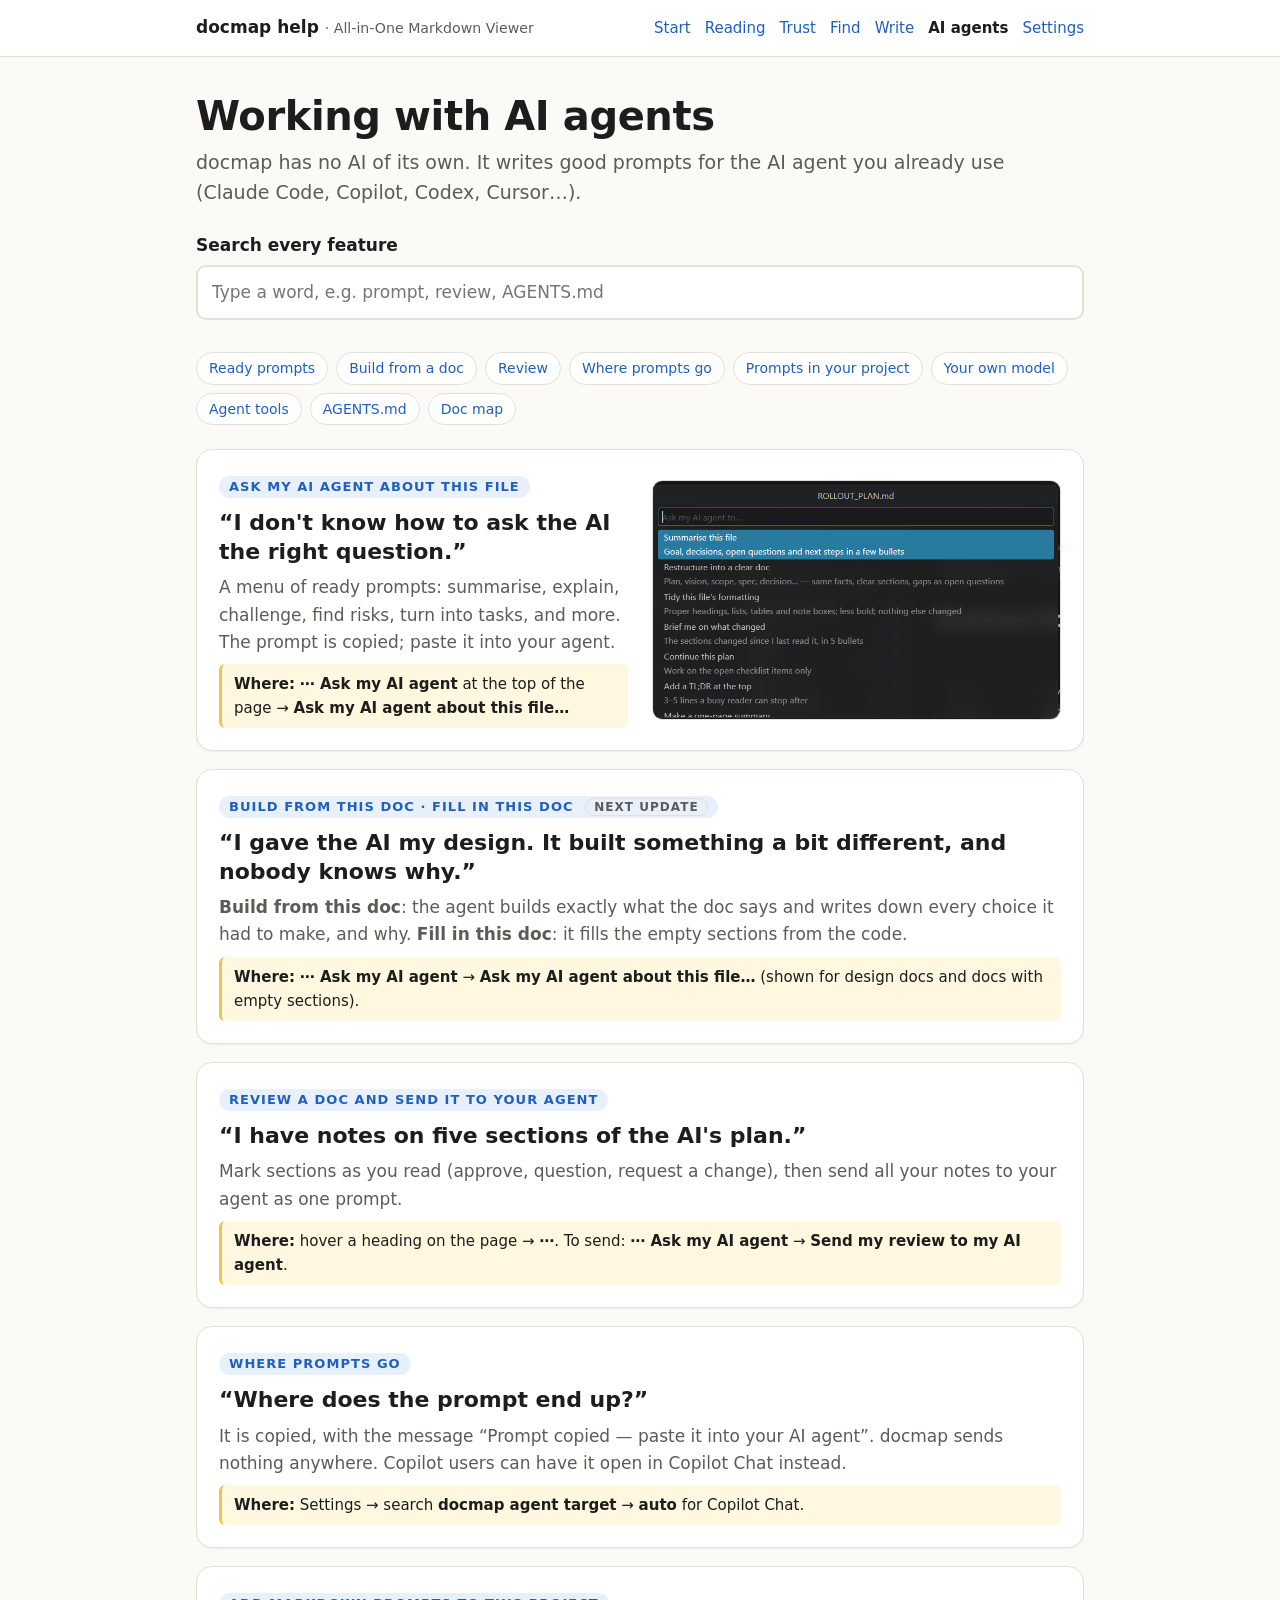
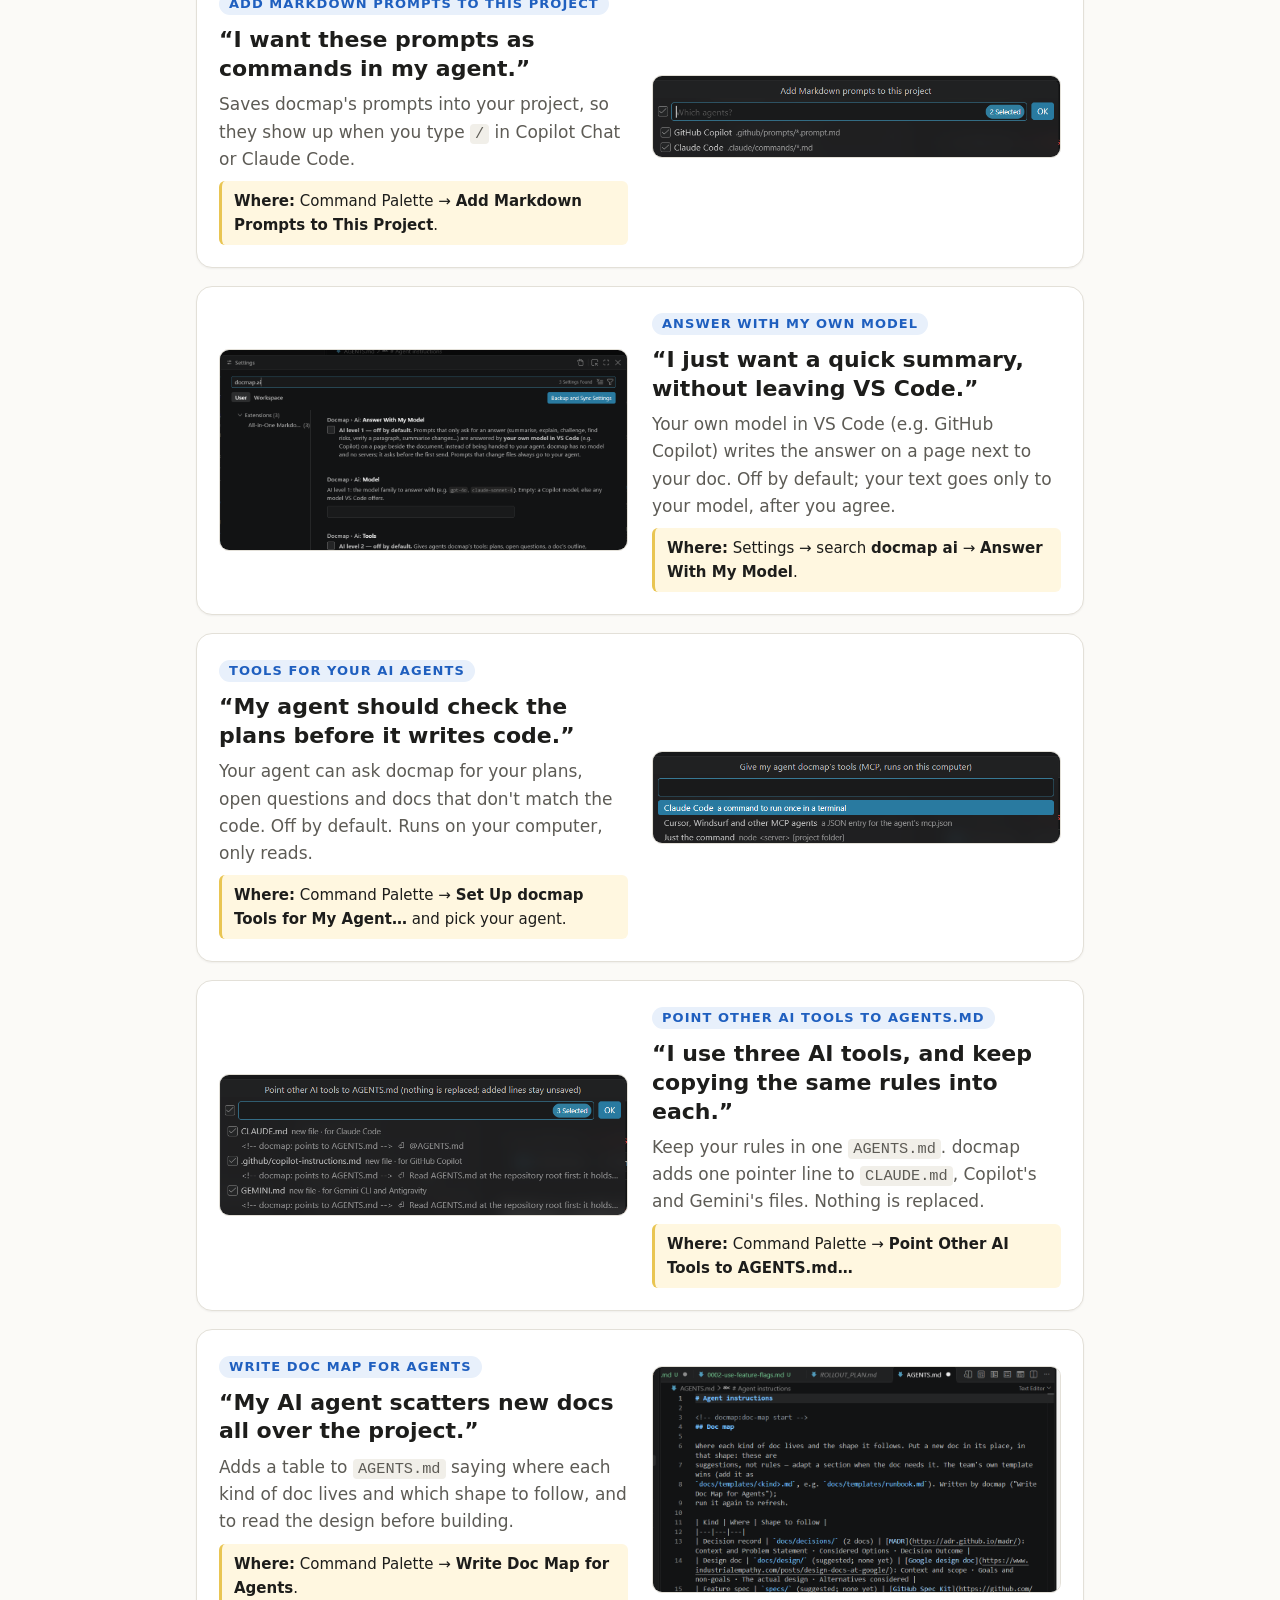
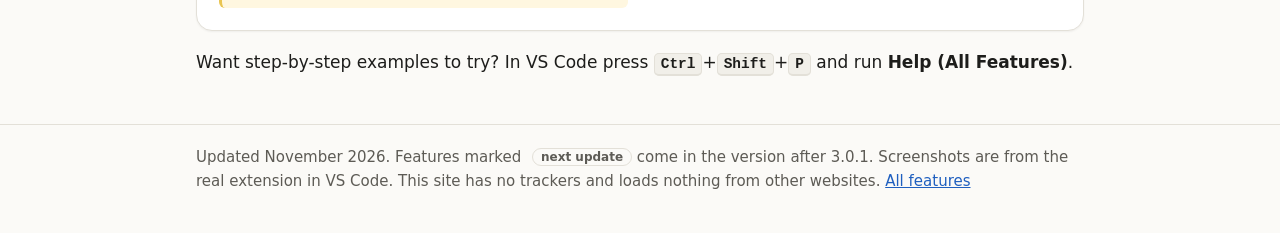
==== agents.html @ 153c721d "Every help page in the story style: problem, fix, where, screenshot - Reading, Trust, Find, Write, A" ====
<!doctype html>
<html lang="en">
<head>
<meta charset="utf-8">
<meta name="viewport" content="width=device-width, initial-scale=1">
<title>Working with AI agents — docmap help</title>
<meta name="description" content="Use your own AI agent with your docs: ready prompts, build from a doc, reviews, your own model, agent tools, AGENTS.md.">
<link rel="stylesheet" href="style.css">
</head>
<body>
<header class="top">
  <div class="wrap">
    <a class="brand" href="index.html">docmap help <small>· All-in-One Markdown Viewer</small></a>
    <nav aria-label="Sections">
      <a href="index.html">Start</a>
      <a href="reading.html">Reading</a>
      <a href="trust.html">Trust</a>
      <a href="finding.html">Find</a>
      <a href="writing.html">Write</a>
      <a href="agents.html" aria-current="page">AI agents</a>
      <a href="settings.html">Settings</a>
    </nav>
  </div>
</header>

<main class="wrap">
  <h1>Working with AI agents</h1>
  <p class="intro">docmap has no AI of its own. It writes good prompts for the AI agent you already use (Claude Code, Copilot, Codex, Cursor…).</p>

  <div class="search" role="search">
    <label for="q">Search every feature</label>
    <input id="q" type="search" placeholder="Type a word, e.g. prompt, review, AGENTS.md" autocomplete="off">
    <ul id="results" aria-live="polite"></ul>
  </div>

  <ul class="jump" aria-label="On this page">
    <li><a href="#ask-agent">Ready prompts</a></li>
    <li><a href="#build-from-doc">Build from a doc</a></li>
    <li><a href="#review">Review</a></li>
    <li><a href="#agent-target">Where prompts go</a></li>
    <li><a href="#add-prompts">Prompts in your project</a></li>
    <li><a href="#my-model">Your own model</a></li>
    <li><a href="#agent-tools">Agent tools</a></li>
    <li><a href="#agents-md">AGENTS.md</a></li>
    <li><a href="#doc-map">Doc map</a></li>
  </ul>

  <ol class="story">
    <li id="ask-agent">
      <div class="story-text">
        <h2 class="day">Ask My AI Agent About This File</h2>
        <p class="pain">“I don't know how to ask the AI the right question.”</p>
        <p class="fix">A menu of ready prompts: summarise, explain, challenge, find risks, turn into tasks, and more. The prompt is copied; paste it into your agent.</p>
        <p class="where-line"><b>Where:</b> <b>⋯ Ask my AI agent</b> at the top of the page → <b>Ask my AI agent about this file…</b></p>
      </div>
      <img src="img/ask-agent-menu.png" width="755" height="440" alt="The Ask my AI agent menu: Summarise this file, Restructure into a clear doc, Tidy formatting, Brief me on what changed and more">
    </li>

    <li id="build-from-doc" class="noimg">
      <div class="story-text">
        <h2 class="day">Build from this doc · Fill in this doc <span class="soon">next update</span></h2>
        <p class="pain">“I gave the AI my design. It built something a bit different, and nobody knows why.”</p>
        <p class="fix"><b>Build from this doc</b>: the agent builds exactly what the doc says and writes down every choice it had to make, and why. <b>Fill in this doc</b>: it fills the empty sections from the code.</p>
        <p class="where-line"><b>Where:</b> <b>⋯ Ask my AI agent</b> → <b>Ask my AI agent about this file…</b> (shown for design docs and docs with empty sections).</p>
      </div>
    </li>

    <li id="review" class="noimg">
      <div class="story-text">
        <h2 class="day">Review a doc and send it to your agent</h2>
        <p class="pain">“I have notes on five sections of the AI's plan.”</p>
        <p class="fix">Mark sections as you read (approve, question, request a change), then send all your notes to your agent as one prompt.</p>
        <p class="where-line"><b>Where:</b> hover a heading on the page → <b>⋯</b>. To send: <b>⋯ Ask my AI agent</b> → <b>Send my review to my AI agent</b>.</p>
      </div>
    </li>

    <li id="agent-target" class="noimg">
      <div class="story-text">
        <h2 class="day">Where prompts go</h2>
        <p class="pain">“Where does the prompt end up?”</p>
        <p class="fix">It is copied, with the message “Prompt copied — paste it into your AI agent”. docmap sends nothing anywhere. Copilot users can have it open in Copilot Chat instead.</p>
        <p class="where-line"><b>Where:</b> Settings → search <b>docmap agent target</b> → <b>auto</b> for Copilot Chat.</p>
      </div>
    </li>

    <li id="add-prompts">
      <div class="story-text">
        <h2 class="day">Add Markdown Prompts to This Project</h2>
        <p class="pain">“I want these prompts as commands in my agent.”</p>
        <p class="fix">Saves docmap's prompts into your project, so they show up when you type <code>/</code> in Copilot Chat or Claude Code.</p>
        <p class="where-line"><b>Where:</b> Command Palette → <b>Add Markdown Prompts to This Project</b>.</p>
      </div>
      <img src="img/add-prompts.png" width="755" height="150" alt="A picker with GitHub Copilot and Claude Code ticked" loading="lazy">
    </li>

    <li id="my-model">
      <div class="story-text">
        <h2 class="day">Answer with my own model</h2>
        <p class="pain">“I just want a quick summary, without leaving VS Code.”</p>
        <p class="fix">Your own model in VS Code (e.g. GitHub Copilot) writes the answer on a page next to your doc. Off by default; your text goes only to your model, after you agree.</p>
        <p class="where-line"><b>Where:</b> Settings → search <b>docmap ai</b> → <b>Answer With My Model</b>.</p>
      </div>
      <img src="img/settings-ai.png" width="1140" height="560" alt="VS Code Settings showing the docmap AI settings, both off" loading="lazy">
    </li>

    <li id="agent-tools">
      <div class="story-text">
        <h2 class="day">Tools for your AI agents</h2>
        <p class="pain">“My agent should check the plans before it writes code.”</p>
        <p class="fix">Your agent can ask docmap for your plans, open questions and docs that don't match the code. Off by default. Runs on your computer, only reads.</p>
        <p class="where-line"><b>Where:</b> Command Palette → <b>Set Up docmap Tools for My Agent…</b> and pick your agent.</p>
      </div>
      <img src="img/agent-tools.png" width="755" height="170" alt="A picker: Claude Code, Cursor, Windsurf and other agents, Just the command" loading="lazy">
    </li>

    <li id="agents-md">
      <div class="story-text">
        <h2 class="day">Point Other AI Tools to AGENTS.md</h2>
        <p class="pain">“I use three AI tools, and keep copying the same rules into each.”</p>
        <p class="fix">Keep your rules in one <code>AGENTS.md</code>. docmap adds one pointer line to <code>CLAUDE.md</code>, Copilot's and Gemini's files. Nothing is replaced.</p>
        <p class="where-line"><b>Where:</b> Command Palette → <b>Point Other AI Tools to AGENTS.md…</b></p>
      </div>
      <img src="img/rule-pointers.png" width="755" height="260" alt="A picker listing CLAUDE.md, Copilot instructions and GEMINI.md, each with the line it will add" loading="lazy">
    </li>

    <li id="doc-map">
      <div class="story-text">
        <h2 class="day">Write Doc Map for Agents</h2>
        <p class="pain">“My AI agent scatters new docs all over the project.”</p>
        <p class="fix">Adds a table to <code>AGENTS.md</code> saying where each kind of doc lives and which shape to follow, and to read the design before building.</p>
        <p class="where-line"><b>Where:</b> Command Palette → <b>Write Doc Map for Agents</b>.</p>
      </div>
      <img src="img/doc-map.png" width="1010" height="560" alt="AGENTS.md with a Doc map table: kind of doc, where it lives, shape to follow" loading="lazy">
    </li>
  </ol>

  <p class="story-more">Want step-by-step examples to try? In VS Code press <kbd>Ctrl</kbd>+<kbd>Shift</kbd>+<kbd>P</kbd> and run <b>Help (All Features)</b>.</p>
</main>

<footer>
  <div class="wrap">
    Updated November 2026. Features marked <span class="soon">next update</span> come in the version after 3.0.1. Screenshots are from the real extension in VS Code. This site has no trackers and loads nothing from other websites. <a href="index.html">All features</a>
  </div>
</footer>
<script src="features.js"></script>
<script src="search.js"></script>
</body>
</html>
---- style.css ----
/* docmap help — one stylesheet, no outside fonts. Light and dark follow the reader's system. */
:root {
  --bg: #fbfaf7;
  --panel: #ffffff;
  --text: #1d1d1b;
  --muted: #5d5b55;
  --line: #e3e0d8;
  --accent: #1f5fbf;
  --accent-soft: #e8f0fb;
  --where: #fff7e0;
  --where-line: #e9c552;
  --kbd: #f1efe9;
  --shadow: 0 1px 2px rgba(0, 0, 0, .05);
  color-scheme: light;
}
@media (prefers-color-scheme: dark) {
  :root {
    --bg: #17181a;
    --panel: #1f2023;
    --text: #e9e7e2;
    --muted: #a9a59c;
    --line: #34363a;
    --accent: #7fb0ff;
    --accent-soft: #1d2a3d;
    --where: #2a2416;
    --where-line: #8a6d1c;
    --kbd: #2c2e32;
    --shadow: none;
    color-scheme: dark;
  }
}

* { box-sizing: border-box; }
html { -webkit-text-size-adjust: 100%; }
body {
  margin: 0;
  background: var(--bg);
  color: var(--text);
  font: 17px/1.6 system-ui, -apple-system, "Segoe UI", Roboto, "Helvetica Neue", Arial, sans-serif;
}
a { color: var(--accent); }
a:hover { text-decoration-thickness: 2px; }
img { max-width: 100%; height: auto; }

.wrap { max-width: 920px; margin: 0 auto; padding: 0 16px; }

/* Top bar */
.top { border-bottom: 1px solid var(--line); background: var(--panel); }
.top .wrap { display: flex; gap: 16px; align-items: center; justify-content: space-between; min-height: 56px; flex-wrap: wrap; }
.brand { font-weight: 700; text-decoration: none; color: var(--text); }
.brand small { font-weight: 400; color: var(--muted); }
.top nav { display: flex; gap: 14px; flex-wrap: wrap; font-size: 15px; }
.top nav a { text-decoration: none; }
.top nav a[aria-current="page"] { font-weight: 700; color: var(--text); }

/* Headings and text */
h1 { font-size: clamp(28px, 5vw, 40px); line-height: 1.15; margin: 36px 0 8px; letter-spacing: -.01em; }
.intro { color: var(--muted); font-size: 19px; margin: 0 0 24px; max-width: 46em; }
h2 { line-height: 1.25; }
kbd {
  font: 600 .85em/1 ui-monospace, "Cascadia Mono", Consolas, monospace;
  background: var(--kbd); border: 1px solid var(--line); border-bottom-width: 2px;
  border-radius: 5px; padding: 2px 6px; white-space: nowrap;
}
code { font: .9em ui-monospace, "Cascadia Mono", Consolas, monospace; background: var(--kbd); padding: 1px 5px; border-radius: 4px; }
.cmd { font-weight: 700; }
pre { background: var(--kbd); border: 1px solid var(--line); border-radius: 8px; padding: 10px 12px; overflow-x: auto; margin: 8px 0; }
pre code { background: none; padding: 0; font-size: 14px; line-height: 1.5; }

/* Search */
.search { position: relative; margin: 0 0 32px; }
.search label { display: block; font-weight: 700; margin-bottom: 6px; }
.search input {
  width: 100%; font: inherit; padding: 12px 14px; border-radius: 10px;
  border: 2px solid var(--line); background: var(--panel); color: var(--text);
}
.search input:focus { outline: none; border-color: var(--accent); }
#results { list-style: none; padding: 0; margin: 8px 0 0; }
#results li { border-bottom: 1px solid var(--line); }
#results a { display: block; padding: 10px 4px; text-decoration: none; }
#results .r-title { font-weight: 700; }
#results .r-line { display: block; color: var(--muted); font-size: 15px; }
#results .r-sec { font-size: 13px; color: var(--muted); }
#results .none { padding: 10px 4px; color: var(--muted); }

/* Start page */
.want { display: grid; grid-template-columns: repeat(auto-fill, minmax(260px, 1fr)); gap: 10px; padding: 0; list-style: none; }
.want a {
  display: block; height: 100%; padding: 12px 14px; border: 1px solid var(--line); border-radius: 10px;
  background: var(--panel); text-decoration: none; color: var(--text); box-shadow: var(--shadow);
}
.want a span { color: var(--accent); font-weight: 700; display: block; font-size: 15px; }
.want a:hover { border-color: var(--accent); }
.sections { display: grid; grid-template-columns: repeat(auto-fill, minmax(260px, 1fr)); gap: 12px; padding: 0; list-style: none; }
.sections li { border: 1px solid var(--line); border-radius: 12px; padding: 14px 16px; background: var(--panel); }
.sections h3 { margin: 0 0 4px; font-size: 18px; }
.sections p { margin: 0; color: var(--muted); font-size: 15px; }
.soon { font-size: 12px; font-weight: 700; color: var(--muted); border: 1px solid var(--line); border-radius: 99px; padding: 1px 8px; margin-left: 6px; vertical-align: middle; }

/* Section page: list of features */
.toc { columns: 2 240px; padding-left: 20px; margin: 0 0 32px; }
.toc li { break-inside: avoid; }

/* Feature card */
.card {
  background: var(--panel); border: 1px solid var(--line); border-radius: 14px;
  padding: 20px 22px; margin: 0 0 28px; box-shadow: var(--shadow); scroll-margin-top: 16px;
}
.card h2 { margin: 0 0 6px; font-size: 24px; }
.card h3 { font-size: 14px; text-transform: uppercase; letter-spacing: .06em; color: var(--muted); margin: 20px 0 6px; }
.lead { font-size: 18px; margin: 0; }
.who { color: var(--muted); margin: 4px 0 0; }
.where { background: var(--where); border-left: 4px solid var(--where-line); border-radius: 8px; padding: 4px 16px 10px; margin-top: 16px; }
.where h3 { color: var(--text); }
.where ul { margin: 0; padding-left: 20px; }
.where li + li { margin-top: 4px; }
.card ol { padding-left: 22px; margin: 0; }
.card ol li + li { margin-top: 4px; }
figure { margin: 16px 0 0; }
figure img { display: block; border: 1px solid var(--line); border-radius: 8px; }
figcaption { color: var(--muted); font-size: 15px; margin-top: 6px; }
.btns { max-width: 420px; }
details { margin-top: 16px; border-top: 1px solid var(--line); padding-top: 10px; }
summary { cursor: pointer; color: var(--accent); font-weight: 600; }
details table { border-collapse: collapse; margin-top: 8px; font-size: 15px; width: 100%; }
details th, details td { text-align: left; border-bottom: 1px solid var(--line); padding: 6px 8px 6px 0; vertical-align: top; overflow-wrap: anywhere; }
.permalink { font-size: 14px; color: var(--muted); text-decoration: none; margin-left: 6px; }

/* Start page: hero and the week story */
.hero { display: grid; grid-template-columns: 1fr 1.15fr; gap: 28px; align-items: center; margin: 8px 0 40px; }
.hero h1 { margin-top: 28px; }
.hero-img { border: 1px solid var(--line); border-radius: 12px; box-shadow: 0 8px 30px rgba(0, 0, 0, .12); }
.cta { display: flex; gap: 10px; flex-wrap: wrap; margin: 0 0 16px; }
.btn { display: inline-block; padding: 10px 18px; border-radius: 10px; background: var(--accent); color: var(--panel); font-weight: 700; text-decoration: none; border: 2px solid var(--accent); }
.btn.ghost { background: transparent; color: var(--accent); }
.pills { list-style: none; padding: 0; margin: 0; display: flex; gap: 8px; flex-wrap: wrap; }
.pills li { font-size: 14px; color: var(--muted); border: 1px solid var(--line); border-radius: 99px; padding: 2px 10px; background: var(--panel); }
.story-title { font-size: 30px; margin: 8px 0 2px; }
.story-sub { color: var(--muted); margin: 0 0 18px; }
.story { list-style: none; padding: 0; margin: 0; }
.story > li {
  display: grid; grid-template-columns: 1fr 1fr; gap: 24px; align-items: center;
  background: var(--panel); border: 1px solid var(--line); border-radius: 16px; padding: 22px; margin: 0 0 18px; box-shadow: var(--shadow);
}
.story > li:nth-child(even) .story-text { order: 2; }
.story img { width: 100%; max-height: 320px; object-fit: cover; object-position: top; border: 1px solid var(--line); border-radius: 10px; }
.day { display: inline-block; font-size: 13px; font-weight: 700; letter-spacing: .08em; text-transform: uppercase; color: var(--accent); background: var(--accent-soft); border-radius: 99px; padding: 2px 10px; }
.pain { font-size: 22px; line-height: 1.3; font-weight: 700; margin: 10px 0 8px; }
.fix { margin: 0 0 8px; color: var(--muted); }
.story-text a { font-weight: 700; text-decoration: none; }
.story-art { display: flex; flex-direction: column; gap: 8px; padding: 8px; }
.story-art span {
  display: flex; align-items: center; gap: 12px; font-weight: 700; color: var(--accent);
  border: 1px solid var(--line); border-radius: 10px; padding: 10px 14px; background: var(--accent-soft);
}
.story-art span::after { content: ""; flex: 1; height: 8px; border-radius: 4px; background: var(--line); }
.story-more { margin: 4px 0 36px; }
.story > li { scroll-margin-top: 16px; }
.story > li.noimg { grid-template-columns: 1fr; }
.story img.show-bottom { object-position: bottom; }
.story img.show-middle { object-position: center; }
.story img.show-all { object-fit: contain; max-height: none; }
.story-text details table { font-size: 14px; }
h2.day { margin: 0; line-height: 1.4; }
.where-line { font-size: 15px; margin: 0; padding: 8px 12px; background: var(--where); border-left: 3px solid var(--where-line); border-radius: 6px; }
.jump { list-style: none; padding: 0; margin: 0 0 24px; display: flex; flex-wrap: wrap; gap: 8px; }
.jump a { display: inline-block; font-size: 14px; padding: 4px 12px; border: 1px solid var(--line); border-radius: 99px; background: var(--panel); text-decoration: none; }
.jump a:hover { border-color: var(--accent); }
table.words { border-collapse: collapse; width: 100%; font-size: 15px; margin: 0 0 24px; }
table.words th, table.words td { text-align: left; border-bottom: 1px solid var(--line); padding: 8px 10px 8px 0; vertical-align: top; overflow-wrap: anywhere; }
.problem { font-weight: 700; color: var(--accent); margin: 0 0 6px; }
.card h2 .soon, footer .soon { font-size: 12px; }
details th[colspan] { padding-top: 14px; color: var(--muted); text-transform: uppercase; font-size: 13px; letter-spacing: .05em; }

@media (max-width: 760px) {
  .hero, .story > li { grid-template-columns: 1fr; }
  .story > li:nth-child(even) .story-text { order: 0; }
  .pain { font-size: 19px; }
}

footer { border-top: 1px solid var(--line); margin-top: 48px; padding: 20px 0 40px; color: var(--muted); font-size: 15px; }

@media (max-width: 560px) {
  body { font-size: 16px; }
  .card { padding: 16px; border-radius: 10px; }
  .card h2 { font-size: 21px; }
  .top nav { gap: 10px; font-size: 14px; }
}
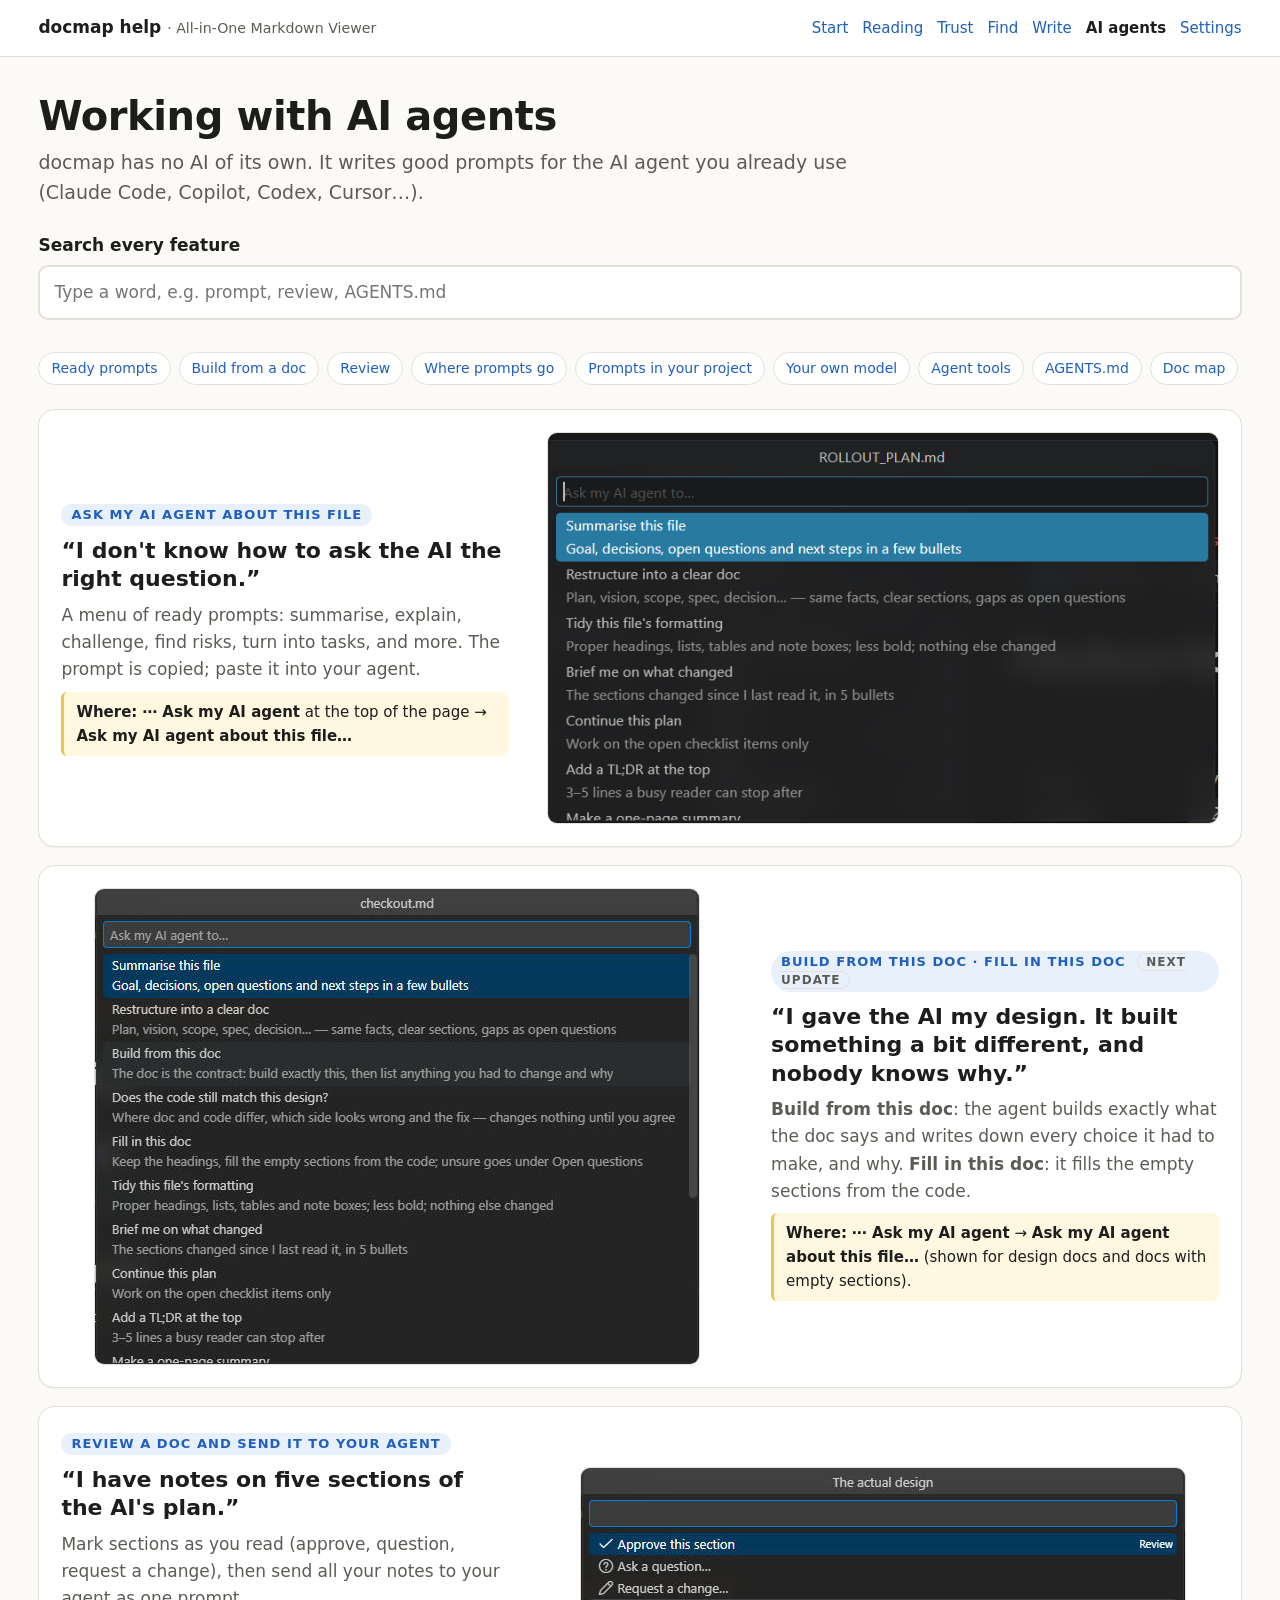
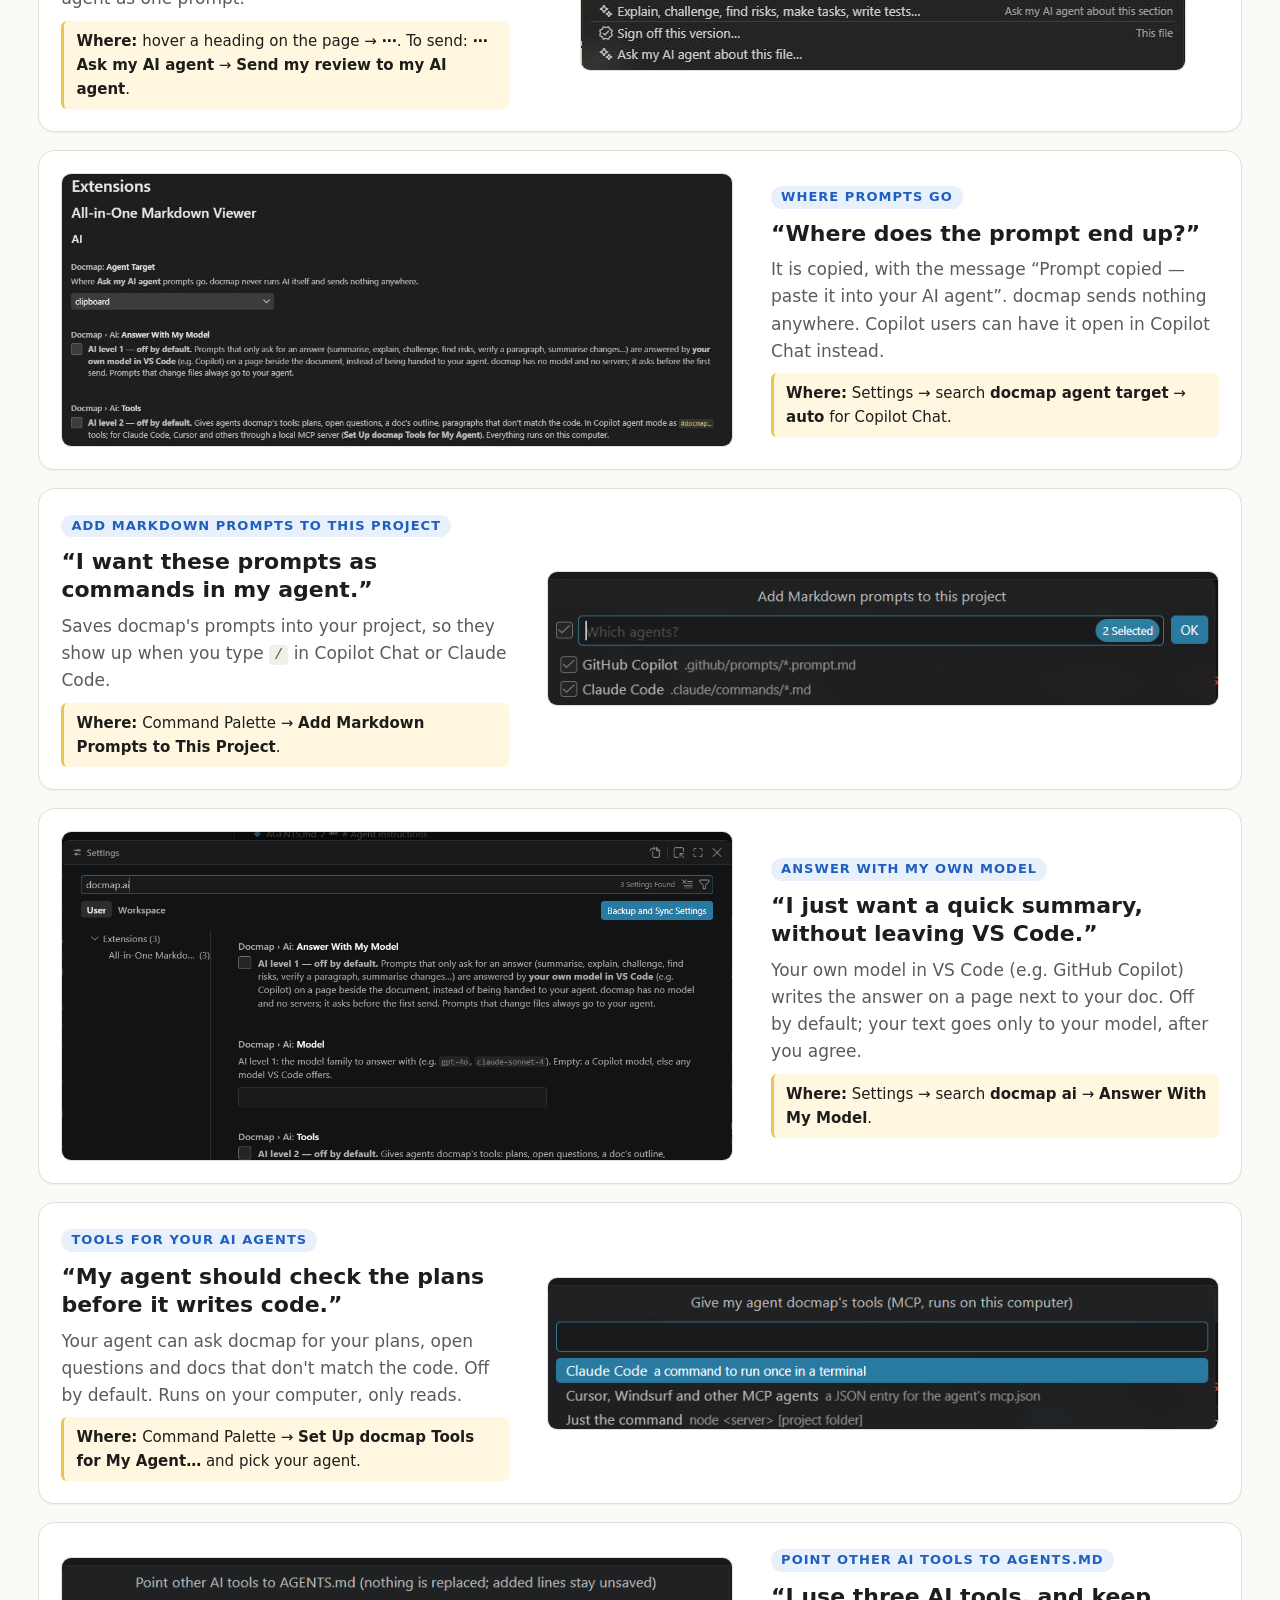
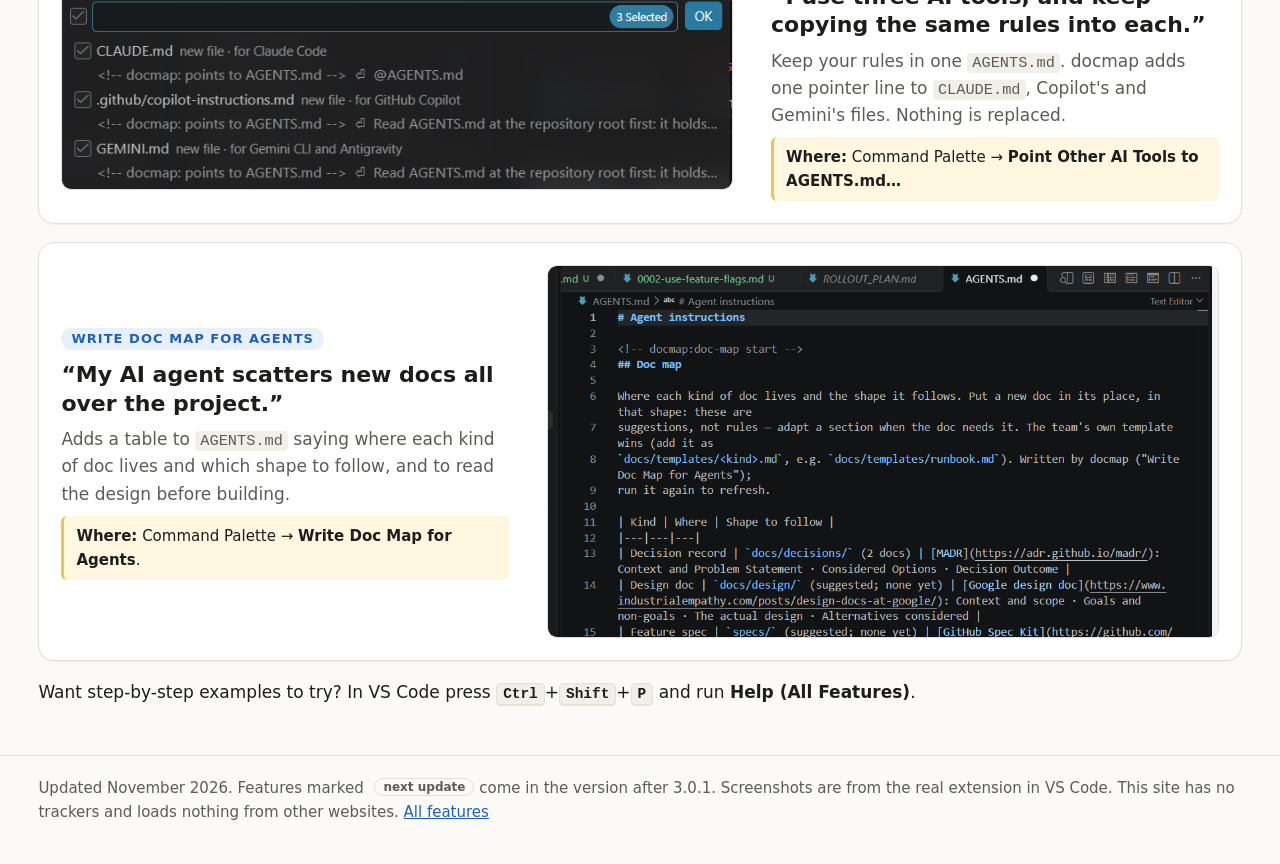
==== commit fc6939e9: "Real screenshots for every feature; full-width pages; click to enlarge - 19 new screenshots of the n" ====
--- a/agents.html
+++ b/agents.html
@@ -56,31 +56,34 @@
       <img src="img/ask-agent-menu.png" width="755" height="440" alt="The Ask my AI agent menu: Summarise this file, Restructure into a clear doc, Tidy formatting, Brief me on what changed and more">
     </li>
 
-    <li id="build-from-doc" class="noimg">
+    <li id="build-from-doc">
       <div class="story-text">
         <h2 class="day">Build from this doc · Fill in this doc <span class="soon">next update</span></h2>
         <p class="pain">“I gave the AI my design. It built something a bit different, and nobody knows why.”</p>
         <p class="fix"><b>Build from this doc</b>: the agent builds exactly what the doc says and writes down every choice it had to make, and why. <b>Fill in this doc</b>: it fills the empty sections from the code.</p>
         <p class="where-line"><b>Where:</b> <b>⋯ Ask my AI agent</b> → <b>Ask my AI agent about this file…</b> (shown for design docs and docs with empty sections).</p>
       </div>
+      <img class="small" src="img/build-from-doc.jpg" width="604" height="475" alt="The Ask my AI agent list for a design doc: Summarise, Restructure, Build from this doc, Does the code still match this design, Fill in this doc and more" loading="lazy">
     </li>
 
-    <li id="review" class="noimg">
+    <li id="review">
       <div class="story-text">
         <h2 class="day">Review a doc and send it to your agent</h2>
         <p class="pain">“I have notes on five sections of the AI's plan.”</p>
         <p class="fix">Mark sections as you read (approve, question, request a change), then send all your notes to your agent as one prompt.</p>
         <p class="where-line"><b>Where:</b> hover a heading on the page → <b>⋯</b>. To send: <b>⋯ Ask my AI agent</b> → <b>Send my review to my AI agent</b>.</p>
       </div>
+      <img class="small" src="img/review.jpg" width="604" height="202" alt="The menu for a section: Approve this section, Ask a question, Request a change, Explain or challenge, Sign off, Ask my AI agent" loading="lazy">
     </li>
 
-    <li id="agent-target" class="noimg">
+    <li id="agent-target">
       <div class="story-text">
         <h2 class="day">Where prompts go</h2>
         <p class="pain">“Where does the prompt end up?”</p>
         <p class="fix">It is copied, with the message “Prompt copied — paste it into your AI agent”. docmap sends nothing anywhere. Copilot users can have it open in Copilot Chat instead.</p>
         <p class="where-line"><b>Where:</b> Settings → search <b>docmap agent target</b> → <b>auto</b> for Copilot Chat.</p>
       </div>
+      <img src="img/ai-settings.jpg" width="1055" height="429" alt="The AI settings: Agent Target set to clipboard, Answer With My Model off, Tools off" loading="lazy">
     </li>
 
     <li id="add-prompts">
@@ -144,5 +147,6 @@
 </footer>
 <script src="features.js"></script>
 <script src="search.js"></script>
+<script src="zoom.js"></script>
 </body>
 </html>
--- a/style.css
+++ b/style.css
@@ -42,7 +42,7 @@
 a:hover { text-decoration-thickness: 2px; }
 img { max-width: 100%; height: auto; }
 
-.wrap { max-width: 920px; margin: 0 auto; padding: 0 16px; }
+.wrap { max-width: 1480px; margin: 0 auto; padding: 0 clamp(16px, 3vw, 48px); }
 
 /* Top bar */
 .top { border-bottom: 1px solid var(--line); background: var(--panel); }
@@ -127,7 +127,7 @@
 .permalink { font-size: 14px; color: var(--muted); text-decoration: none; margin-left: 6px; }
 
 /* Start page: hero and the week story */
-.hero { display: grid; grid-template-columns: 1fr 1.15fr; gap: 28px; align-items: center; margin: 8px 0 40px; }
+.hero { display: grid; grid-template-columns: minmax(0, 2fr) minmax(0, 3fr); gap: 28px; align-items: center; margin: 8px 0 40px; }
 .hero h1 { margin-top: 28px; }
 .hero-img { border: 1px solid var(--line); border-radius: 12px; box-shadow: 0 8px 30px rgba(0, 0, 0, .12); }
 .cta { display: flex; gap: 10px; flex-wrap: wrap; margin: 0 0 16px; }
@@ -139,11 +139,12 @@
 .story-sub { color: var(--muted); margin: 0 0 18px; }
 .story { list-style: none; padding: 0; margin: 0; }
 .story > li {
-  display: grid; grid-template-columns: 1fr 1fr; gap: 24px; align-items: center;
+  display: grid; grid-template-columns: minmax(0, 2fr) minmax(0, 3fr); gap: clamp(20px, 3vw, 48px); align-items: center;
   background: var(--panel); border: 1px solid var(--line); border-radius: 16px; padding: 22px; margin: 0 0 18px; box-shadow: var(--shadow);
 }
+.story > li:nth-child(even) { grid-template-columns: minmax(0, 3fr) minmax(0, 2fr); }
 .story > li:nth-child(even) .story-text { order: 2; }
-.story img { width: 100%; max-height: 320px; object-fit: cover; object-position: top; border: 1px solid var(--line); border-radius: 10px; }
+.story img { width: 100%; max-height: min(560px, 70vh); object-fit: cover; object-position: top; border: 1px solid var(--line); border-radius: 10px; }
 .day { display: inline-block; font-size: 13px; font-weight: 700; letter-spacing: .08em; text-transform: uppercase; color: var(--accent); background: var(--accent-soft); border-radius: 99px; padding: 2px 10px; }
 .pain { font-size: 22px; line-height: 1.3; font-weight: 700; margin: 10px 0 8px; }
 .fix { margin: 0 0 8px; color: var(--muted); }
@@ -157,6 +158,13 @@
 .story-more { margin: 4px 0 36px; }
 .story > li { scroll-margin-top: 16px; }
 .story > li.noimg { grid-template-columns: 1fr; }
+.story > li.noimg .story-text { max-width: 75ch; }
+.story img, .hero-img { cursor: zoom-in; }
+dialog.zoom { border: 0; padding: 0; background: transparent; max-width: 96vw; max-height: 94vh; overflow: auto; }
+dialog.zoom::backdrop { background: rgba(0, 0, 0, .8); }
+dialog.zoom img { display: block; max-width: 96vw; height: auto; border-radius: 8px; cursor: zoom-out; }
+.zoom-close { position: fixed; top: 12px; right: 16px; font: 700 28px/1 system-ui, sans-serif; color: #fff; background: rgba(0, 0, 0, .5); border: 0; border-radius: 99px; width: 44px; height: 44px; cursor: pointer; }
+.story img.small { width: auto; max-width: 100%; max-height: none; object-fit: contain; justify-self: center; }
 .story img.show-bottom { object-position: bottom; }
 .story img.show-middle { object-position: center; }
 .story img.show-all { object-fit: contain; max-height: none; }
@@ -166,6 +174,9 @@
 .jump { list-style: none; padding: 0; margin: 0 0 24px; display: flex; flex-wrap: wrap; gap: 8px; }
 .jump a { display: inline-block; font-size: 14px; padding: 4px 12px; border: 1px solid var(--line); border-radius: 99px; background: var(--panel); text-decoration: none; }
 .jump a:hover { border-color: var(--accent); }
+.chips-title { font-size: 13px; font-weight: 700; text-transform: uppercase; letter-spacing: .05em; color: var(--muted); margin: 14px 0 6px; }
+.chips { list-style: none; padding: 0; margin: 0; display: flex; flex-wrap: wrap; gap: 6px; }
+.chips li { font-size: 14px; padding: 2px 10px; border-radius: 99px; background: var(--accent-soft); color: var(--text); }
 table.words { border-collapse: collapse; width: 100%; font-size: 15px; margin: 0 0 24px; }
 table.words th, table.words td { text-align: left; border-bottom: 1px solid var(--line); padding: 8px 10px 8px 0; vertical-align: top; overflow-wrap: anywhere; }
 .problem { font-weight: 700; color: var(--accent); margin: 0 0 6px; }
@@ -173,7 +184,7 @@
 details th[colspan] { padding-top: 14px; color: var(--muted); text-transform: uppercase; font-size: 13px; letter-spacing: .05em; }
 
 @media (max-width: 760px) {
-  .hero, .story > li { grid-template-columns: 1fr; }
+  .hero, .story > li, .story > li:nth-child(even) { grid-template-columns: 1fr; }
   .story > li:nth-child(even) .story-text { order: 0; }
   .pain { font-size: 19px; }
 }
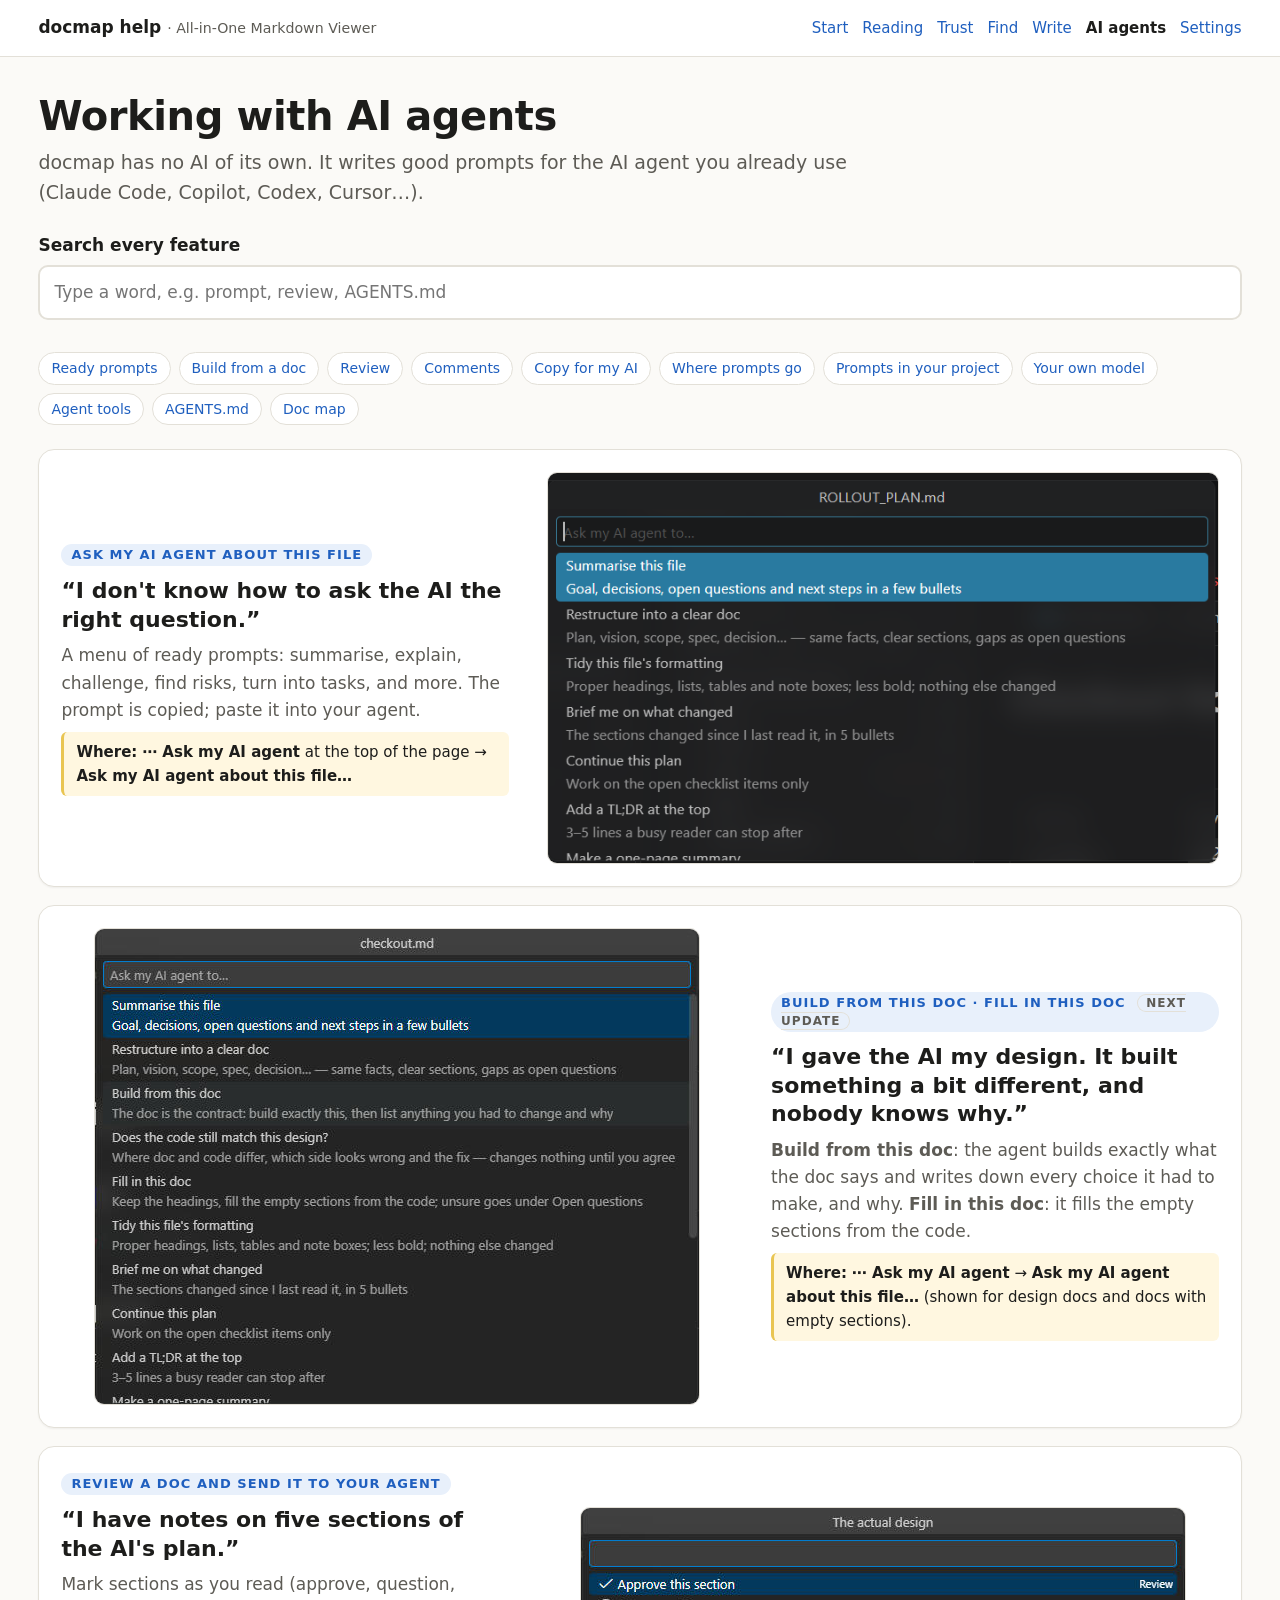
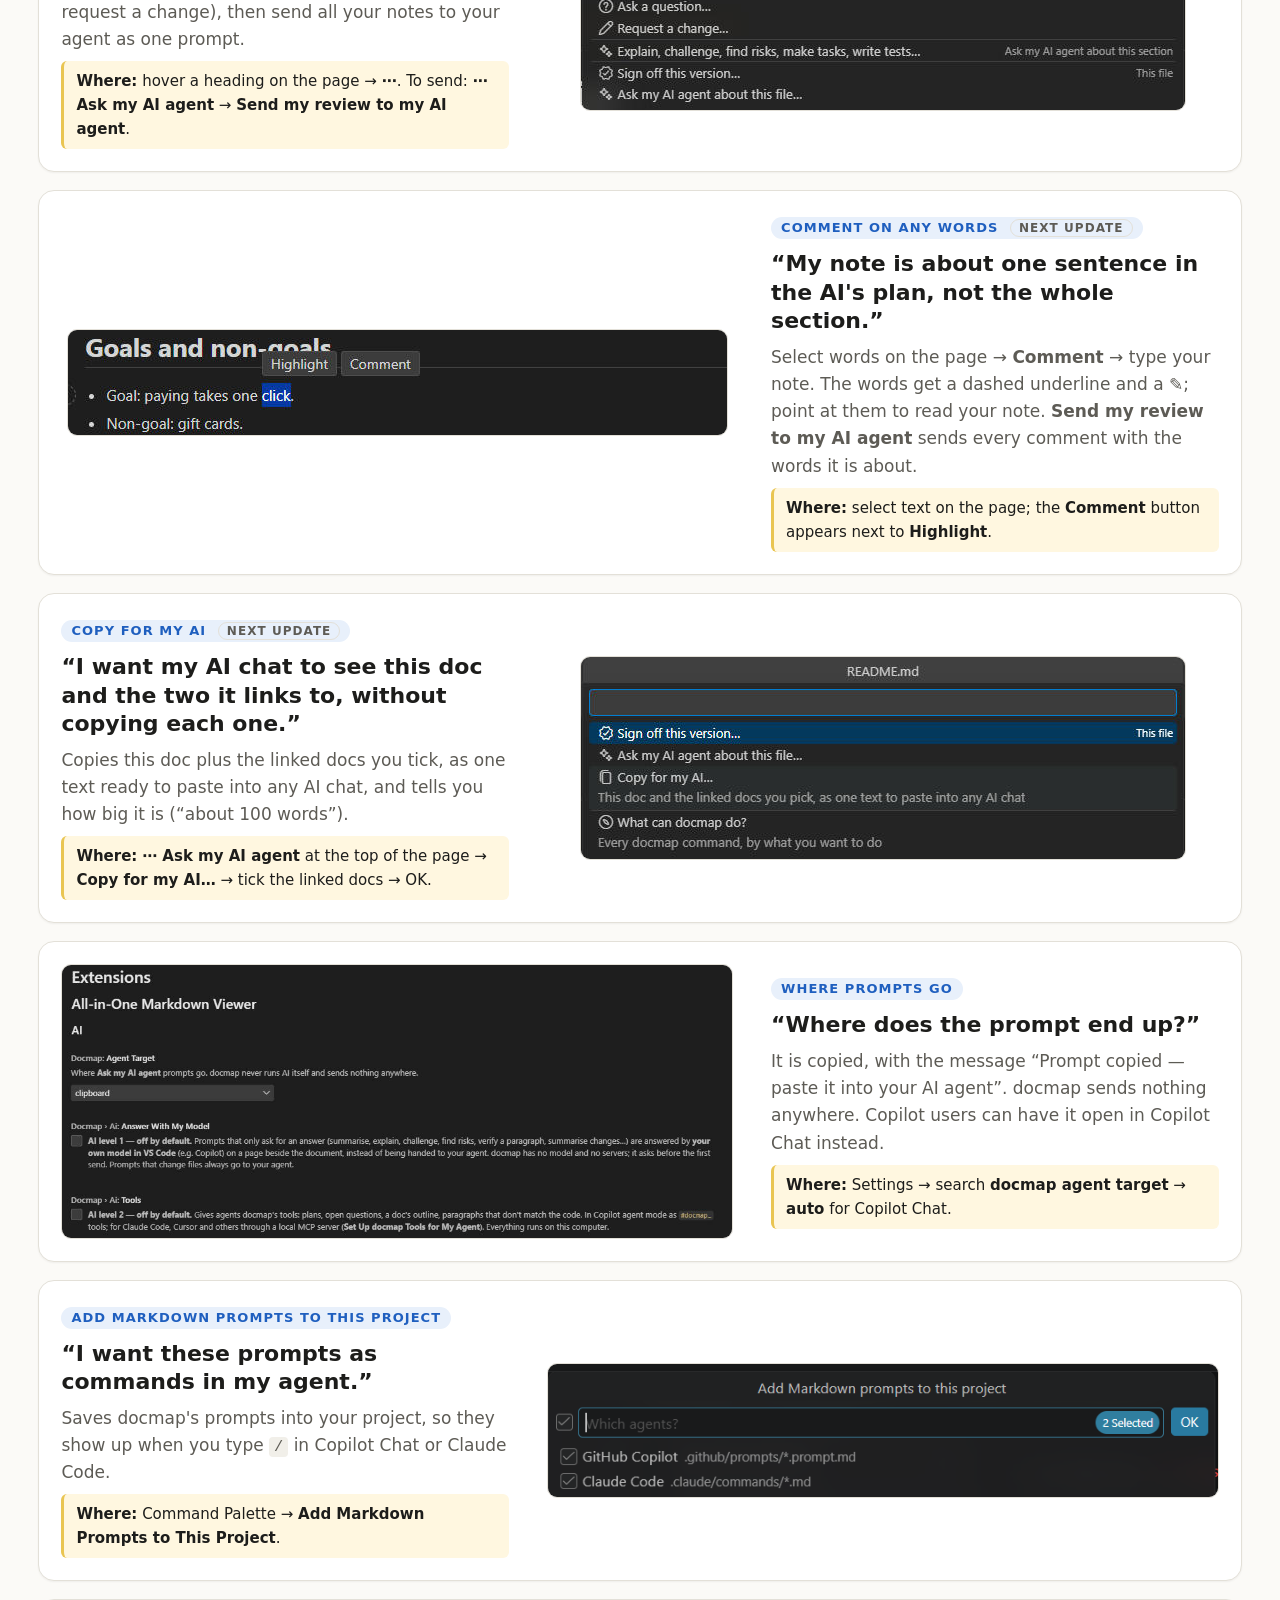
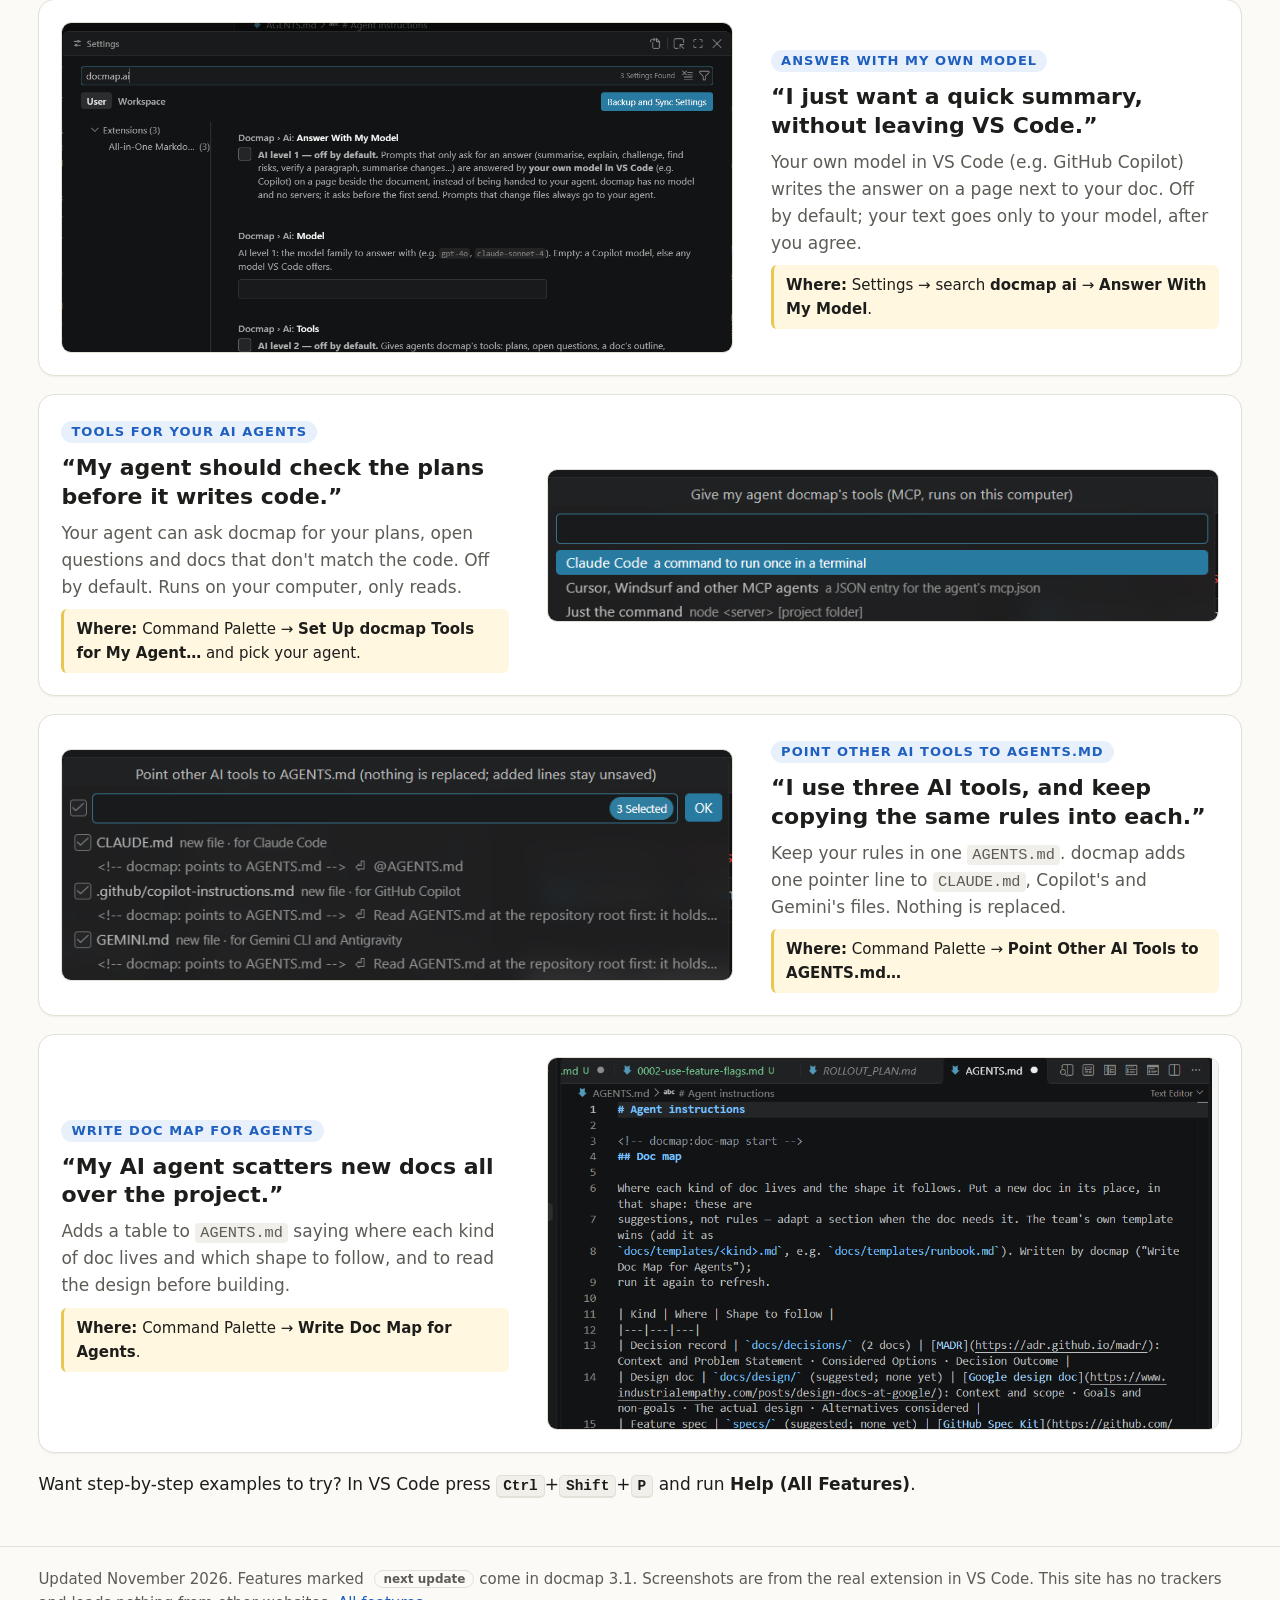
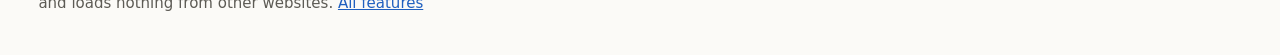
==== commit 7a90fddf: "Help site: docmap 3.1 features with real 3.1 screenshots - New blocks (marked "next update"): click " ====
--- a/agents.html
+++ b/agents.html
@@ -37,6 +37,8 @@
     <li><a href="#ask-agent">Ready prompts</a></li>
     <li><a href="#build-from-doc">Build from a doc</a></li>
     <li><a href="#review">Review</a></li>
+    <li><a href="#comments">Comments</a></li>
+    <li><a href="#copy-for-ai">Copy for my AI</a></li>
     <li><a href="#agent-target">Where prompts go</a></li>
     <li><a href="#add-prompts">Prompts in your project</a></li>
     <li><a href="#my-model">Your own model</a></li>
@@ -74,6 +76,26 @@
         <p class="where-line"><b>Where:</b> hover a heading on the page → <b>⋯</b>. To send: <b>⋯ Ask my AI agent</b> → <b>Send my review to my AI agent</b>.</p>
       </div>
       <img class="small" src="img/review.jpg" width="604" height="202" alt="The menu for a section: Approve this section, Ask a question, Request a change, Explain or challenge, Sign off, Ask my AI agent" loading="lazy">
+    </li>
+
+    <li id="comments">
+      <div class="story-text">
+        <h2 class="day">Comment on any words <span class="soon">next update</span></h2>
+        <p class="pain">“My note is about one sentence in the AI's plan, not the whole section.”</p>
+        <p class="fix">Select words on the page → <b>Comment</b> → type your note. The words get a dashed underline and a ✎; point at them to read your note. <b>Send my review to my AI agent</b> sends every comment with the words it is about.</p>
+        <p class="where-line"><b>Where:</b> select text on the page; the <b>Comment</b> button appears next to <b>Highlight</b>.</p>
+      </div>
+      <img class="small" src="img/comment-button.jpg" width="659" height="105" alt="A selected word on the page with Highlight and Comment buttons above it" loading="lazy">
+    </li>
+
+    <li id="copy-for-ai">
+      <div class="story-text">
+        <h2 class="day">Copy for my AI <span class="soon">next update</span></h2>
+        <p class="pain">“I want my AI chat to see this doc and the two it links to, without copying each one.”</p>
+        <p class="fix">Copies this doc plus the linked docs you tick, as one text ready to paste into any AI chat, and tells you how big it is (“about 100 words”).</p>
+        <p class="where-line"><b>Where:</b> <b>⋯ Ask my AI agent</b> at the top of the page → <b>Copy for my AI…</b> → tick the linked docs → OK.</p>
+      </div>
+      <img class="small" src="img/page-menu-31.jpg" width="604" height="202" alt="The page menu: Sign off this version, Ask my AI agent about this file, Copy for my AI (this doc and the linked docs you pick, as one text), What can docmap do?" loading="lazy">
     </li>
 
     <li id="agent-target">
@@ -142,7 +164,7 @@
 
 <footer>
   <div class="wrap">
-    Updated November 2026. Features marked <span class="soon">next update</span> come in the version after 3.0.1. Screenshots are from the real extension in VS Code. This site has no trackers and loads nothing from other websites. <a href="index.html">All features</a>
+    Updated November 2026. Features marked <span class="soon">next update</span> come in docmap 3.1. Screenshots are from the real extension in VS Code. This site has no trackers and loads nothing from other websites. <a href="index.html">All features</a>
   </div>
 </footer>
 <script src="features.js"></script>
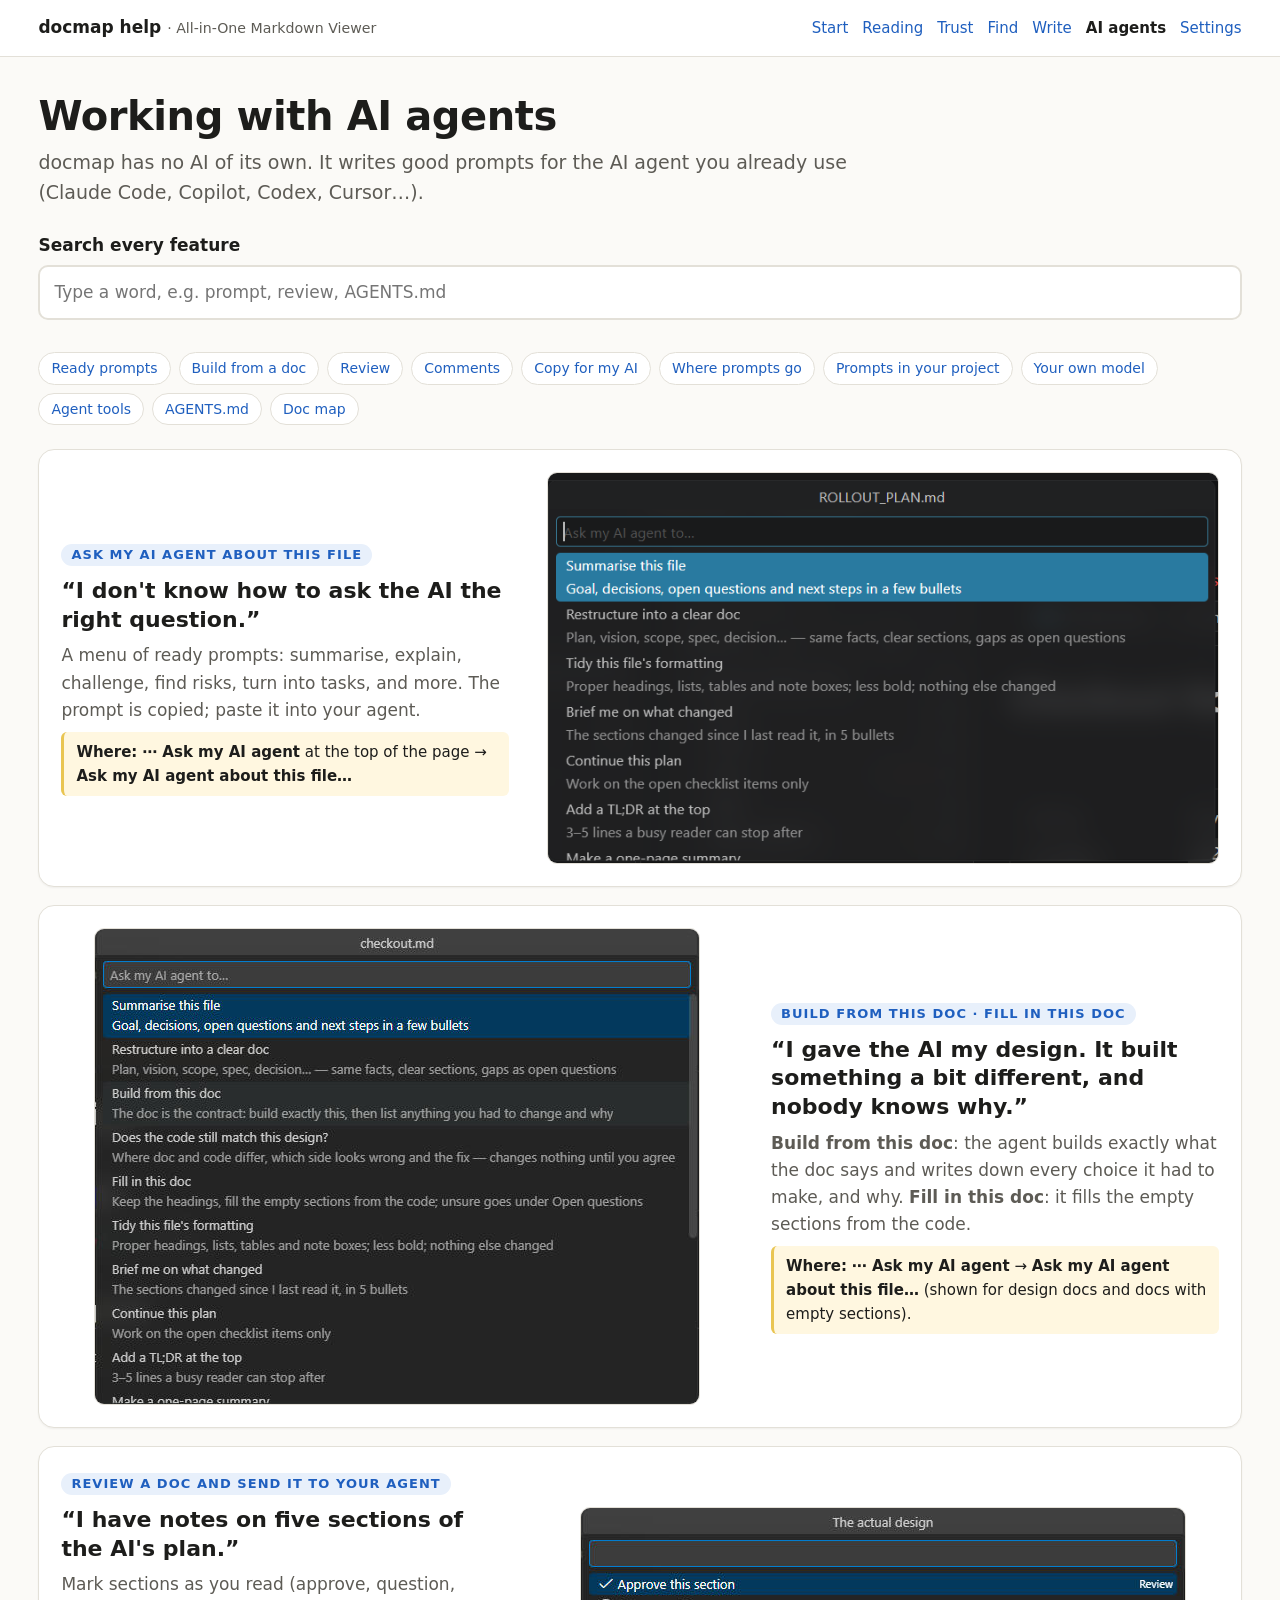
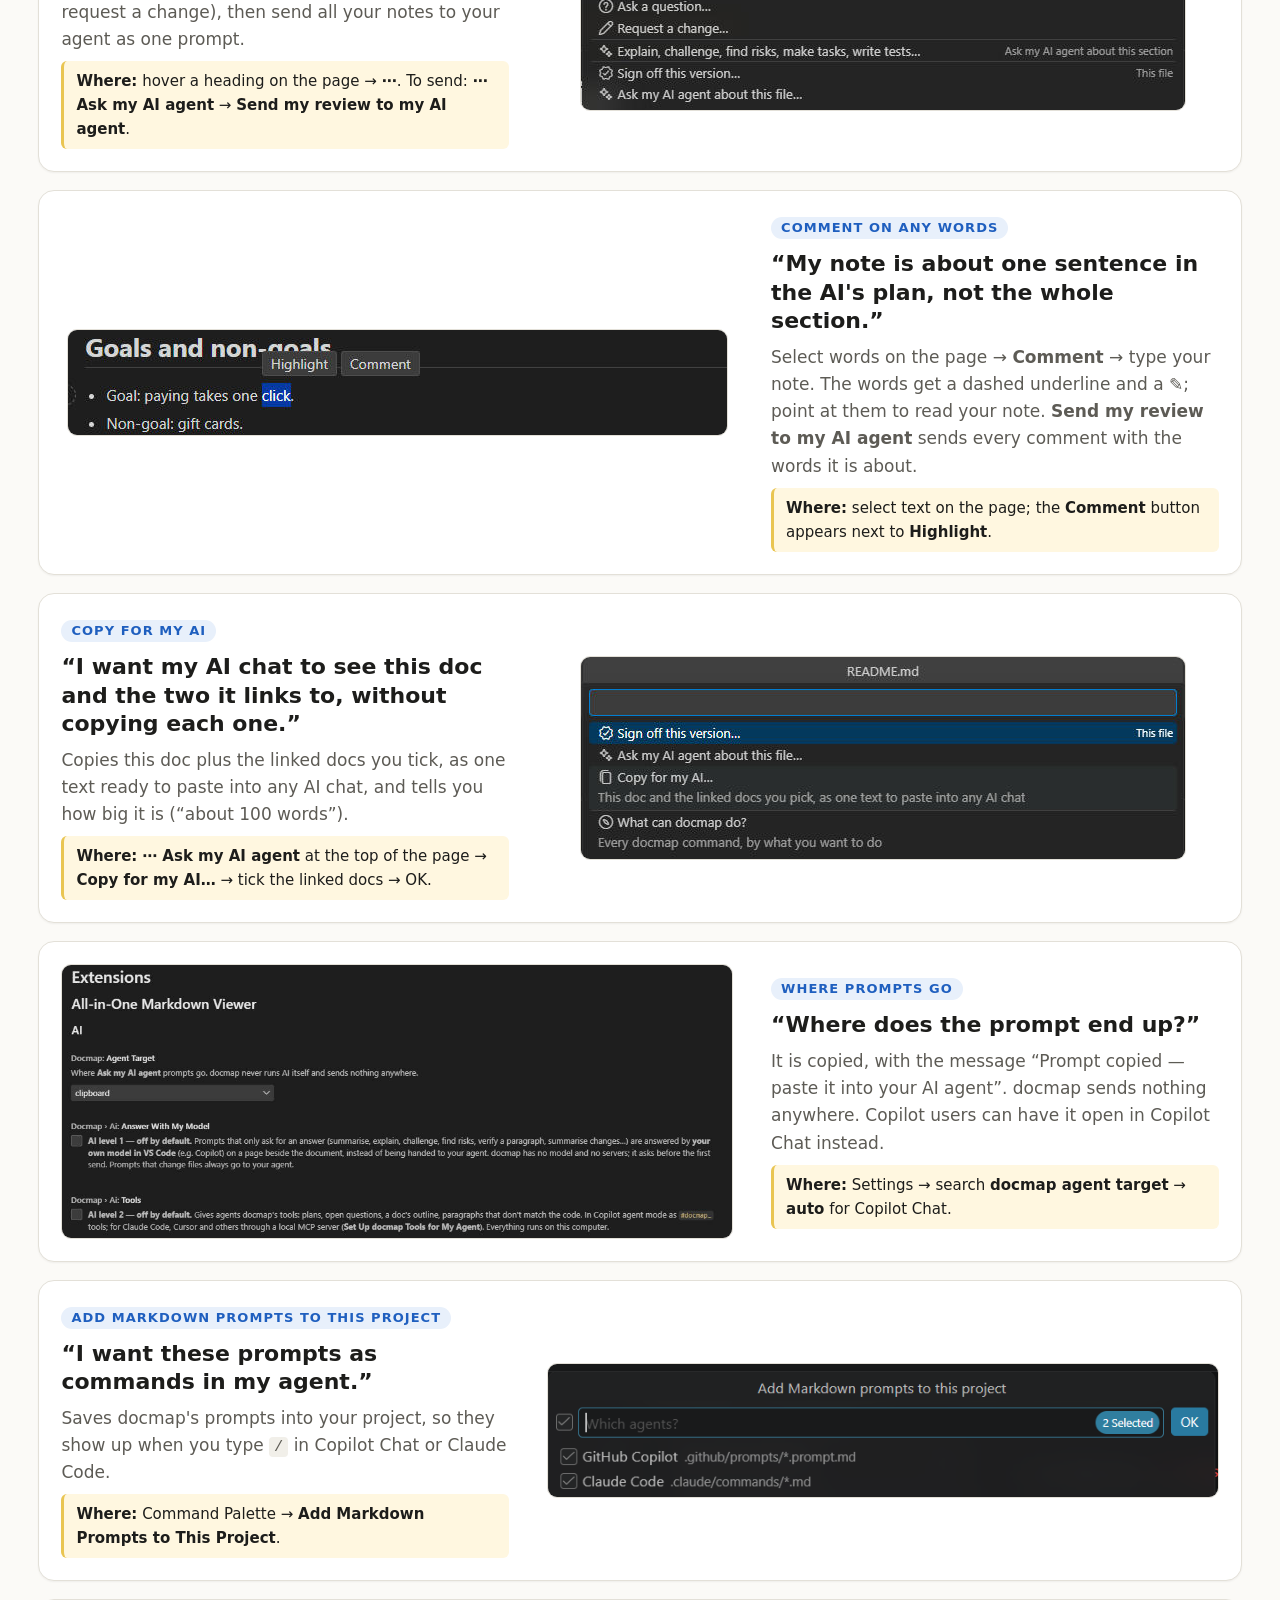
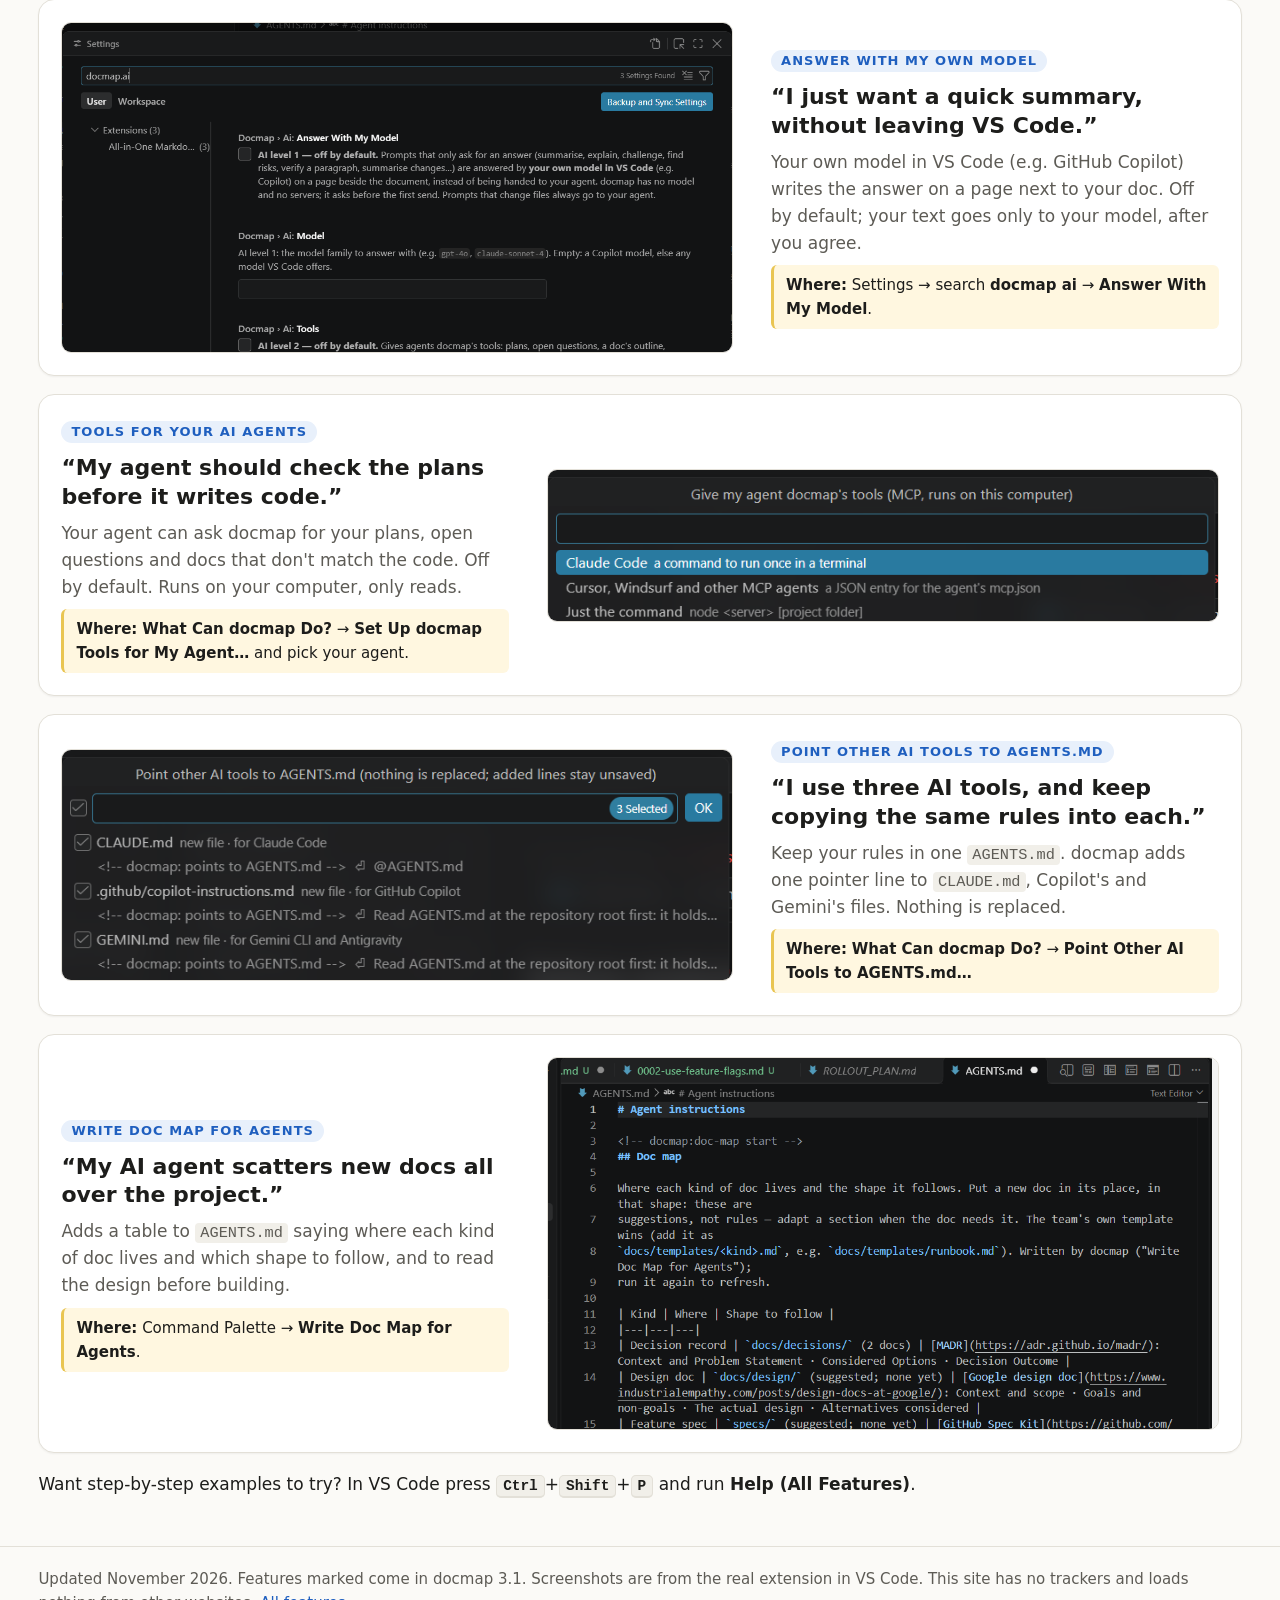
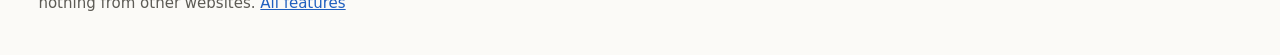
==== commit 74244183: "Help site for docmap 3.2.1: Home, Where this stands, long paragraphs, code on hover, Doc Atlas besid" ====
--- a/agents.html
+++ b/agents.html
@@ -60,7 +60,7 @@
 
     <li id="build-from-doc">
       <div class="story-text">
-        <h2 class="day">Build from this doc · Fill in this doc <span class="soon">next update</span></h2>
+        <h2 class="day">Build from this doc · Fill in this doc</h2>
         <p class="pain">“I gave the AI my design. It built something a bit different, and nobody knows why.”</p>
         <p class="fix"><b>Build from this doc</b>: the agent builds exactly what the doc says and writes down every choice it had to make, and why. <b>Fill in this doc</b>: it fills the empty sections from the code.</p>
         <p class="where-line"><b>Where:</b> <b>⋯ Ask my AI agent</b> → <b>Ask my AI agent about this file…</b> (shown for design docs and docs with empty sections).</p>
@@ -80,7 +80,7 @@
 
     <li id="comments">
       <div class="story-text">
-        <h2 class="day">Comment on any words <span class="soon">next update</span></h2>
+        <h2 class="day">Comment on any words</h2>
         <p class="pain">“My note is about one sentence in the AI's plan, not the whole section.”</p>
         <p class="fix">Select words on the page → <b>Comment</b> → type your note. The words get a dashed underline and a ✎; point at them to read your note. <b>Send my review to my AI agent</b> sends every comment with the words it is about.</p>
         <p class="where-line"><b>Where:</b> select text on the page; the <b>Comment</b> button appears next to <b>Highlight</b>.</p>
@@ -90,7 +90,7 @@
 
     <li id="copy-for-ai">
       <div class="story-text">
-        <h2 class="day">Copy for my AI <span class="soon">next update</span></h2>
+        <h2 class="day">Copy for my AI</h2>
         <p class="pain">“I want my AI chat to see this doc and the two it links to, without copying each one.”</p>
         <p class="fix">Copies this doc plus the linked docs you tick, as one text ready to paste into any AI chat, and tells you how big it is (“about 100 words”).</p>
         <p class="where-line"><b>Where:</b> <b>⋯ Ask my AI agent</b> at the top of the page → <b>Copy for my AI…</b> → tick the linked docs → OK.</p>
@@ -133,7 +133,7 @@
         <h2 class="day">Tools for your AI agents</h2>
         <p class="pain">“My agent should check the plans before it writes code.”</p>
         <p class="fix">Your agent can ask docmap for your plans, open questions and docs that don't match the code. Off by default. Runs on your computer, only reads.</p>
-        <p class="where-line"><b>Where:</b> Command Palette → <b>Set Up docmap Tools for My Agent…</b> and pick your agent.</p>
+        <p class="where-line"><b>Where:</b> <b>What Can docmap Do?</b> → <b>Set Up docmap Tools for My Agent…</b> and pick your agent.</p>
       </div>
       <img src="img/agent-tools.png" width="755" height="170" alt="A picker: Claude Code, Cursor, Windsurf and other agents, Just the command" loading="lazy">
     </li>
@@ -143,7 +143,7 @@
         <h2 class="day">Point Other AI Tools to AGENTS.md</h2>
         <p class="pain">“I use three AI tools, and keep copying the same rules into each.”</p>
         <p class="fix">Keep your rules in one <code>AGENTS.md</code>. docmap adds one pointer line to <code>CLAUDE.md</code>, Copilot's and Gemini's files. Nothing is replaced.</p>
-        <p class="where-line"><b>Where:</b> Command Palette → <b>Point Other AI Tools to AGENTS.md…</b></p>
+        <p class="where-line"><b>Where:</b> <b>What Can docmap Do?</b> → <b>Point Other AI Tools to AGENTS.md…</b></p>
       </div>
       <img src="img/rule-pointers.png" width="755" height="260" alt="A picker listing CLAUDE.md, Copilot instructions and GEMINI.md, each with the line it will add" loading="lazy">
     </li>
@@ -164,7 +164,7 @@
 
 <footer>
   <div class="wrap">
-    Updated November 2026. Features marked <span class="soon">next update</span> come in docmap 3.1. Screenshots are from the real extension in VS Code. This site has no trackers and loads nothing from other websites. <a href="index.html">All features</a>
+    Updated November 2026. Features marked come in docmap 3.1. Screenshots are from the real extension in VS Code. This site has no trackers and loads nothing from other websites. <a href="index.html">All features</a>
   </div>
 </footer>
 <script src="features.js"></script>
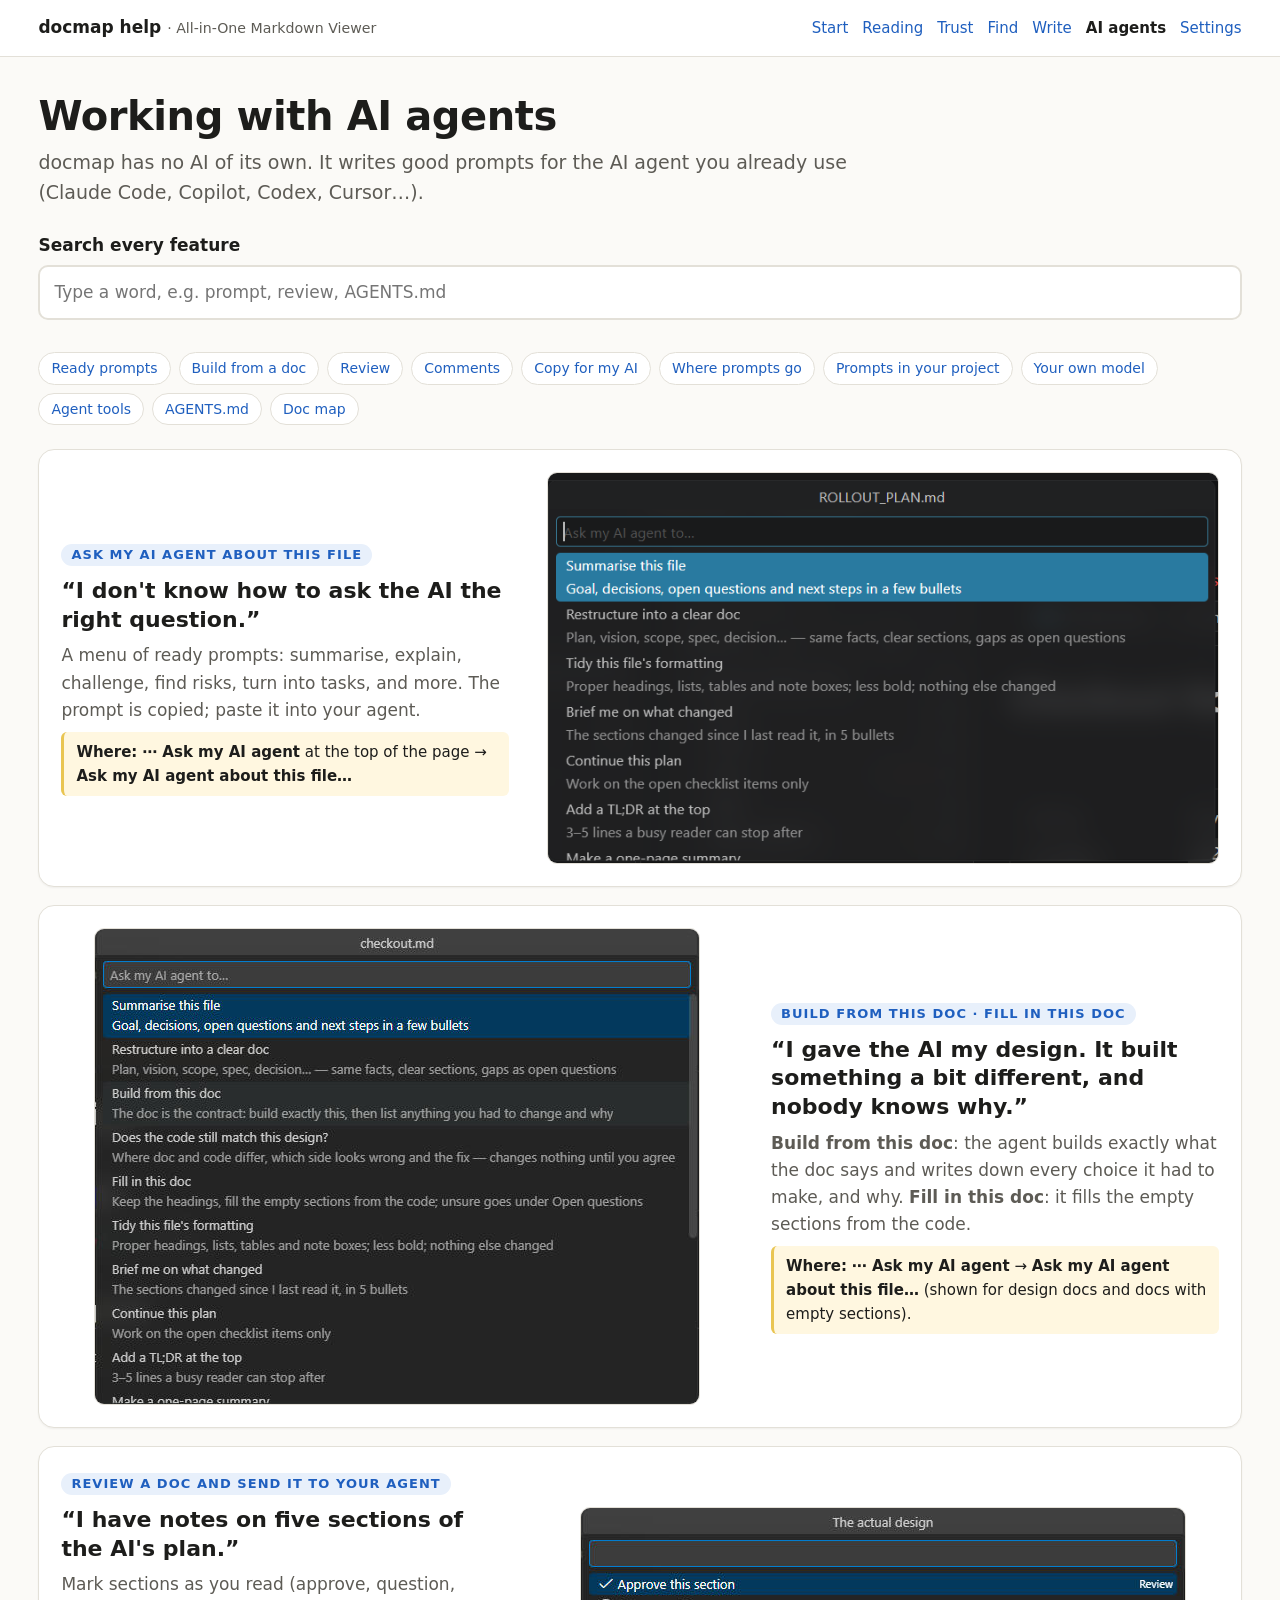
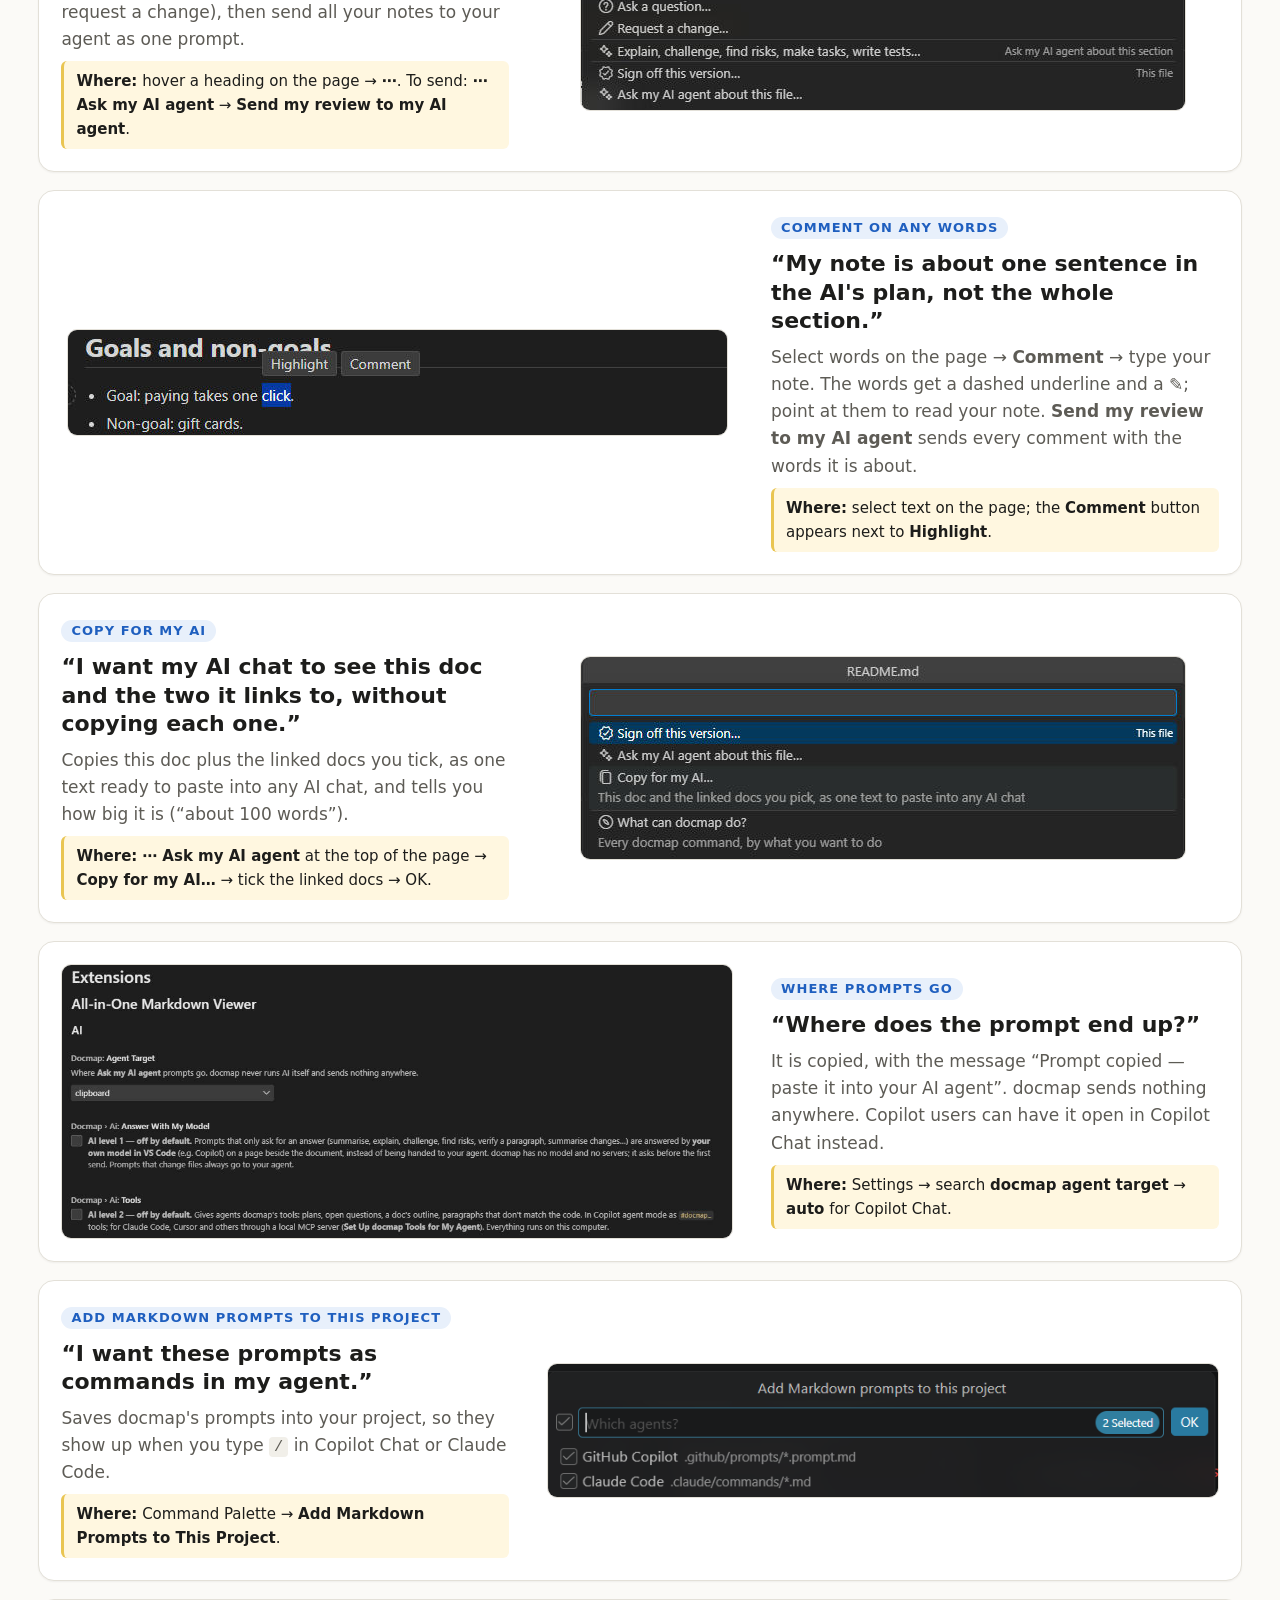
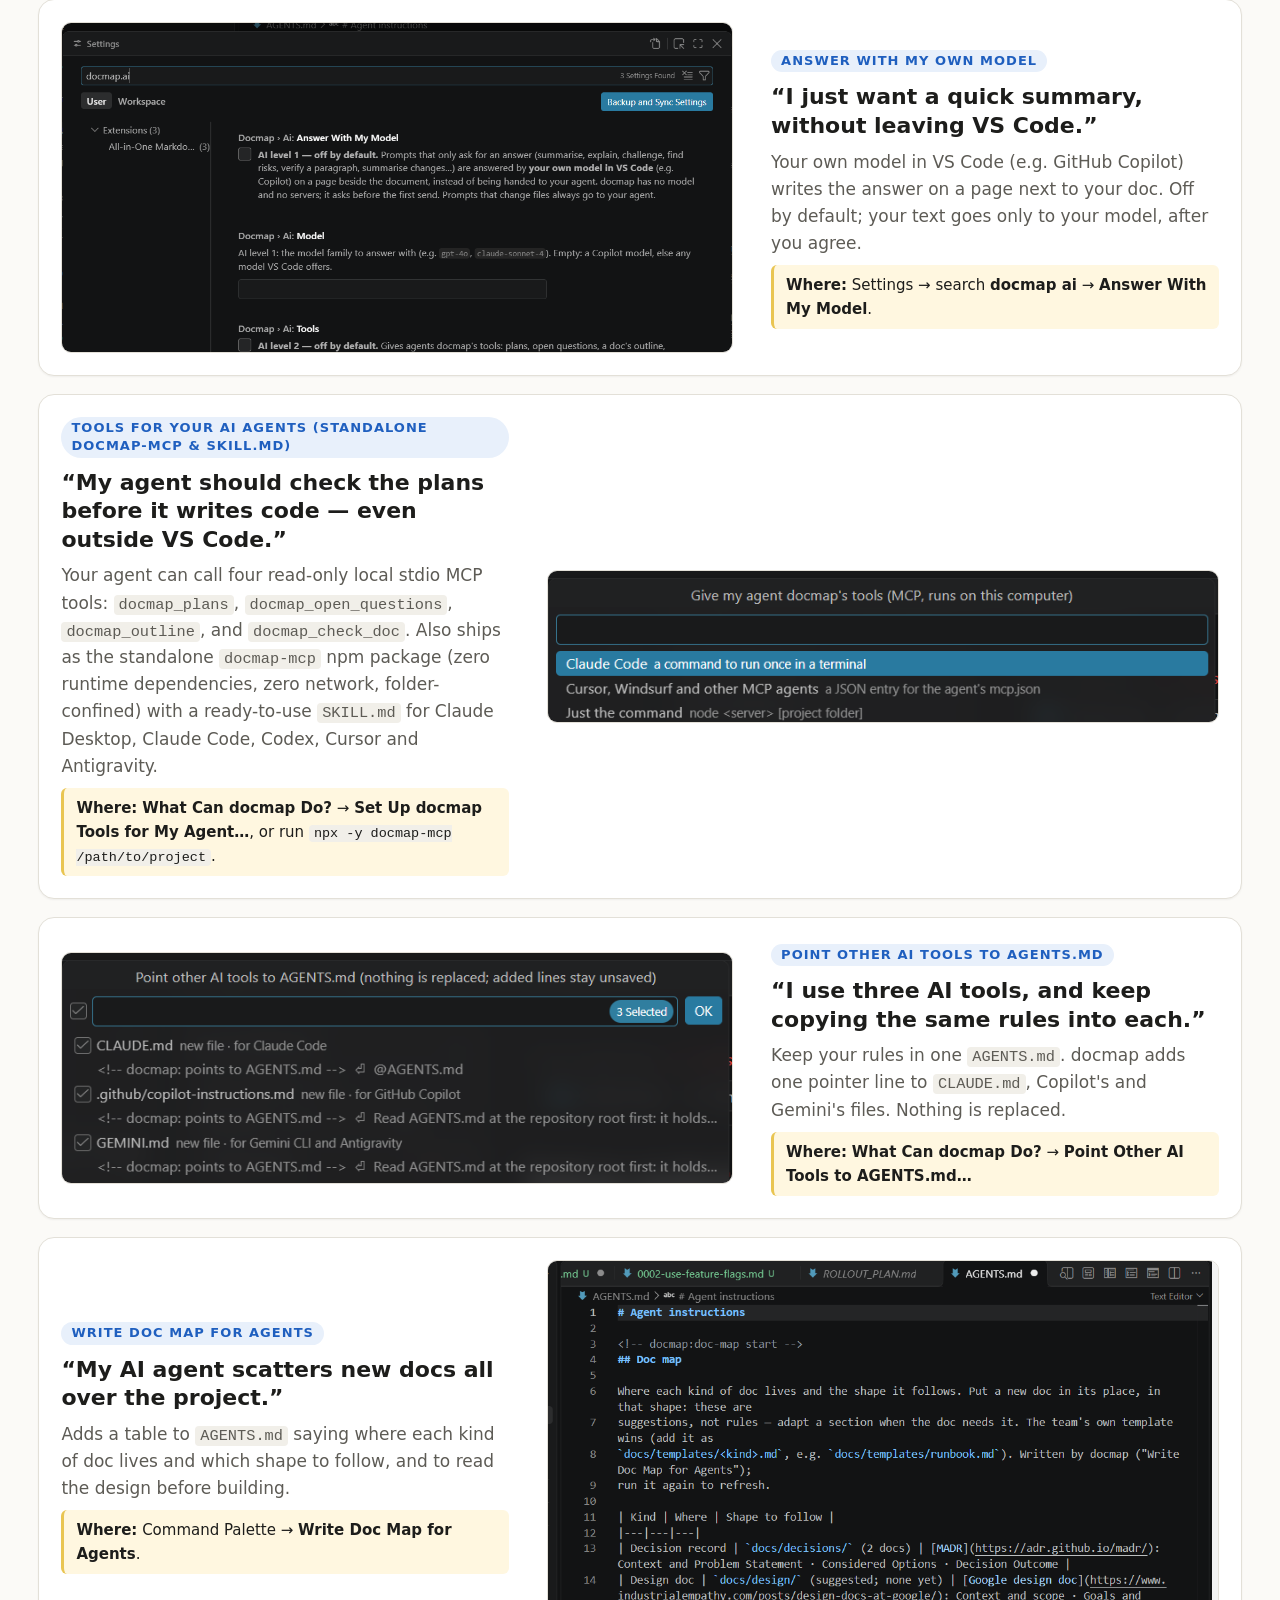
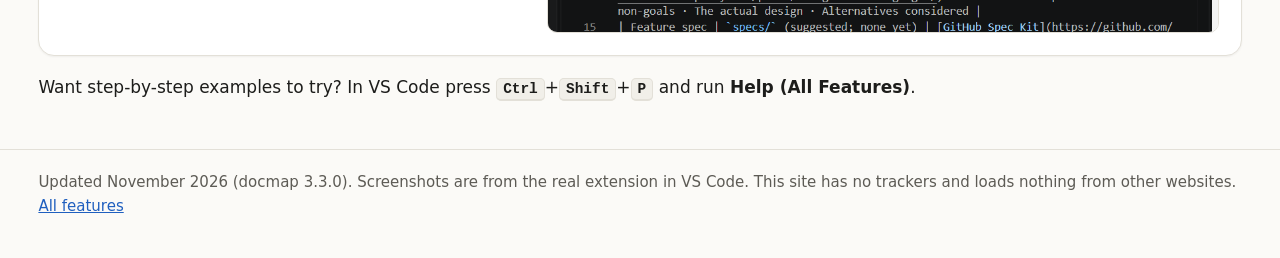
==== commit fc1ac6bf: "docs: update docmap help site for v3.3.0 (sidebar, Look popover, Plans Dashboard, Doc Atlas, Chrome " ====
--- a/agents.html
+++ b/agents.html
@@ -130,10 +130,10 @@
 
     <li id="agent-tools">
       <div class="story-text">
-        <h2 class="day">Tools for your AI agents</h2>
-        <p class="pain">“My agent should check the plans before it writes code.”</p>
-        <p class="fix">Your agent can ask docmap for your plans, open questions and docs that don't match the code. Off by default. Runs on your computer, only reads.</p>
-        <p class="where-line"><b>Where:</b> <b>What Can docmap Do?</b> → <b>Set Up docmap Tools for My Agent…</b> and pick your agent.</p>
+        <h2 class="day">Tools for your AI agents (standalone docmap-mcp &amp; SKILL.md)</h2>
+        <p class="pain">“My agent should check the plans before it writes code — even outside VS Code.”</p>
+        <p class="fix">Your agent can call four read-only local stdio MCP tools: <code>docmap_plans</code>, <code>docmap_open_questions</code>, <code>docmap_outline</code>, and <code>docmap_check_doc</code>. Also ships as the standalone <code>docmap-mcp</code> npm package (zero runtime dependencies, zero network, folder-confined) with a ready-to-use <code>SKILL.md</code> for Claude Desktop, Claude Code, Codex, Cursor and Antigravity.</p>
+        <p class="where-line"><b>Where:</b> <b>What Can docmap Do?</b> → <b>Set Up docmap Tools for My Agent…</b>, or run <code>npx -y docmap-mcp /path/to/project</code>.</p>
       </div>
       <img src="img/agent-tools.png" width="755" height="170" alt="A picker: Claude Code, Cursor, Windsurf and other agents, Just the command" loading="lazy">
     </li>
@@ -164,7 +164,7 @@
 
 <footer>
   <div class="wrap">
-    Updated November 2026. Features marked come in docmap 3.1. Screenshots are from the real extension in VS Code. This site has no trackers and loads nothing from other websites. <a href="index.html">All features</a>
+    Updated November 2026 (docmap 3.3.0). Screenshots are from the real extension in VS Code. This site has no trackers and loads nothing from other websites. <a href="index.html">All features</a>
   </div>
 </footer>
 <script src="features.js"></script>
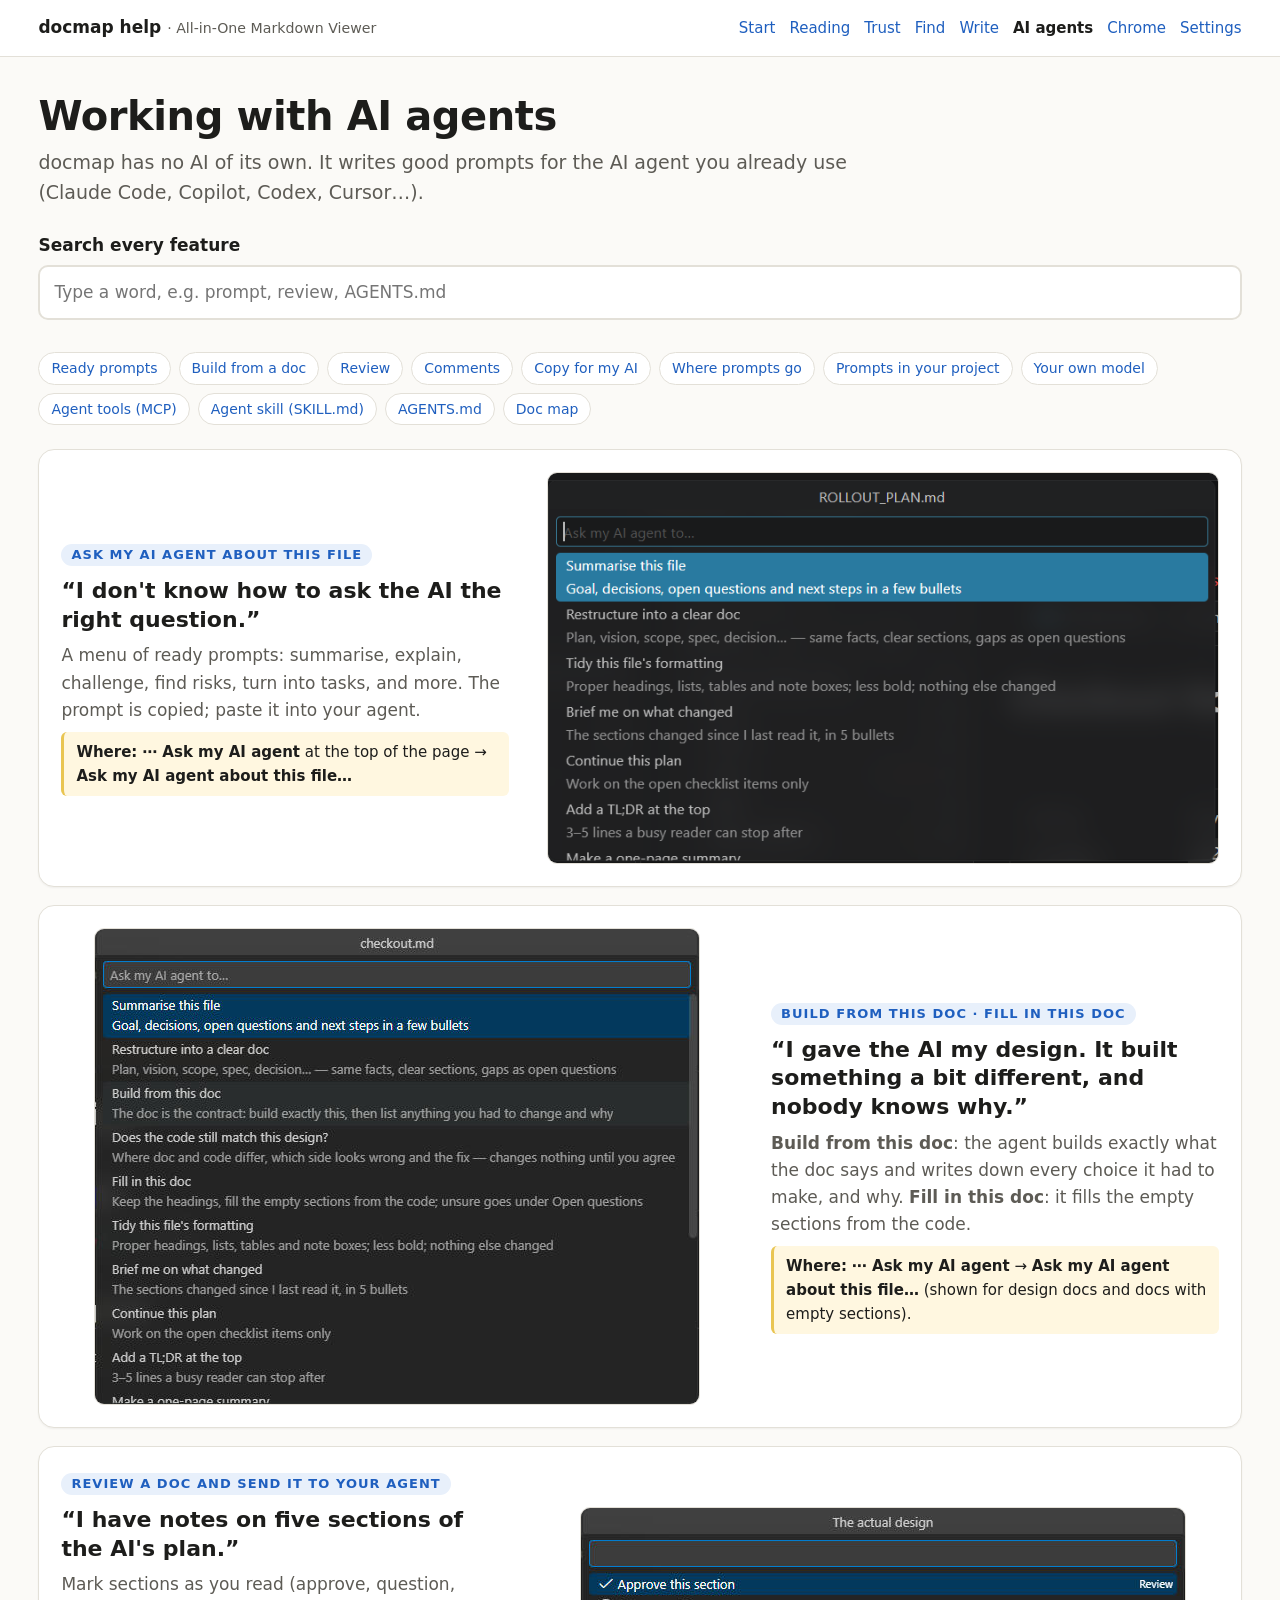
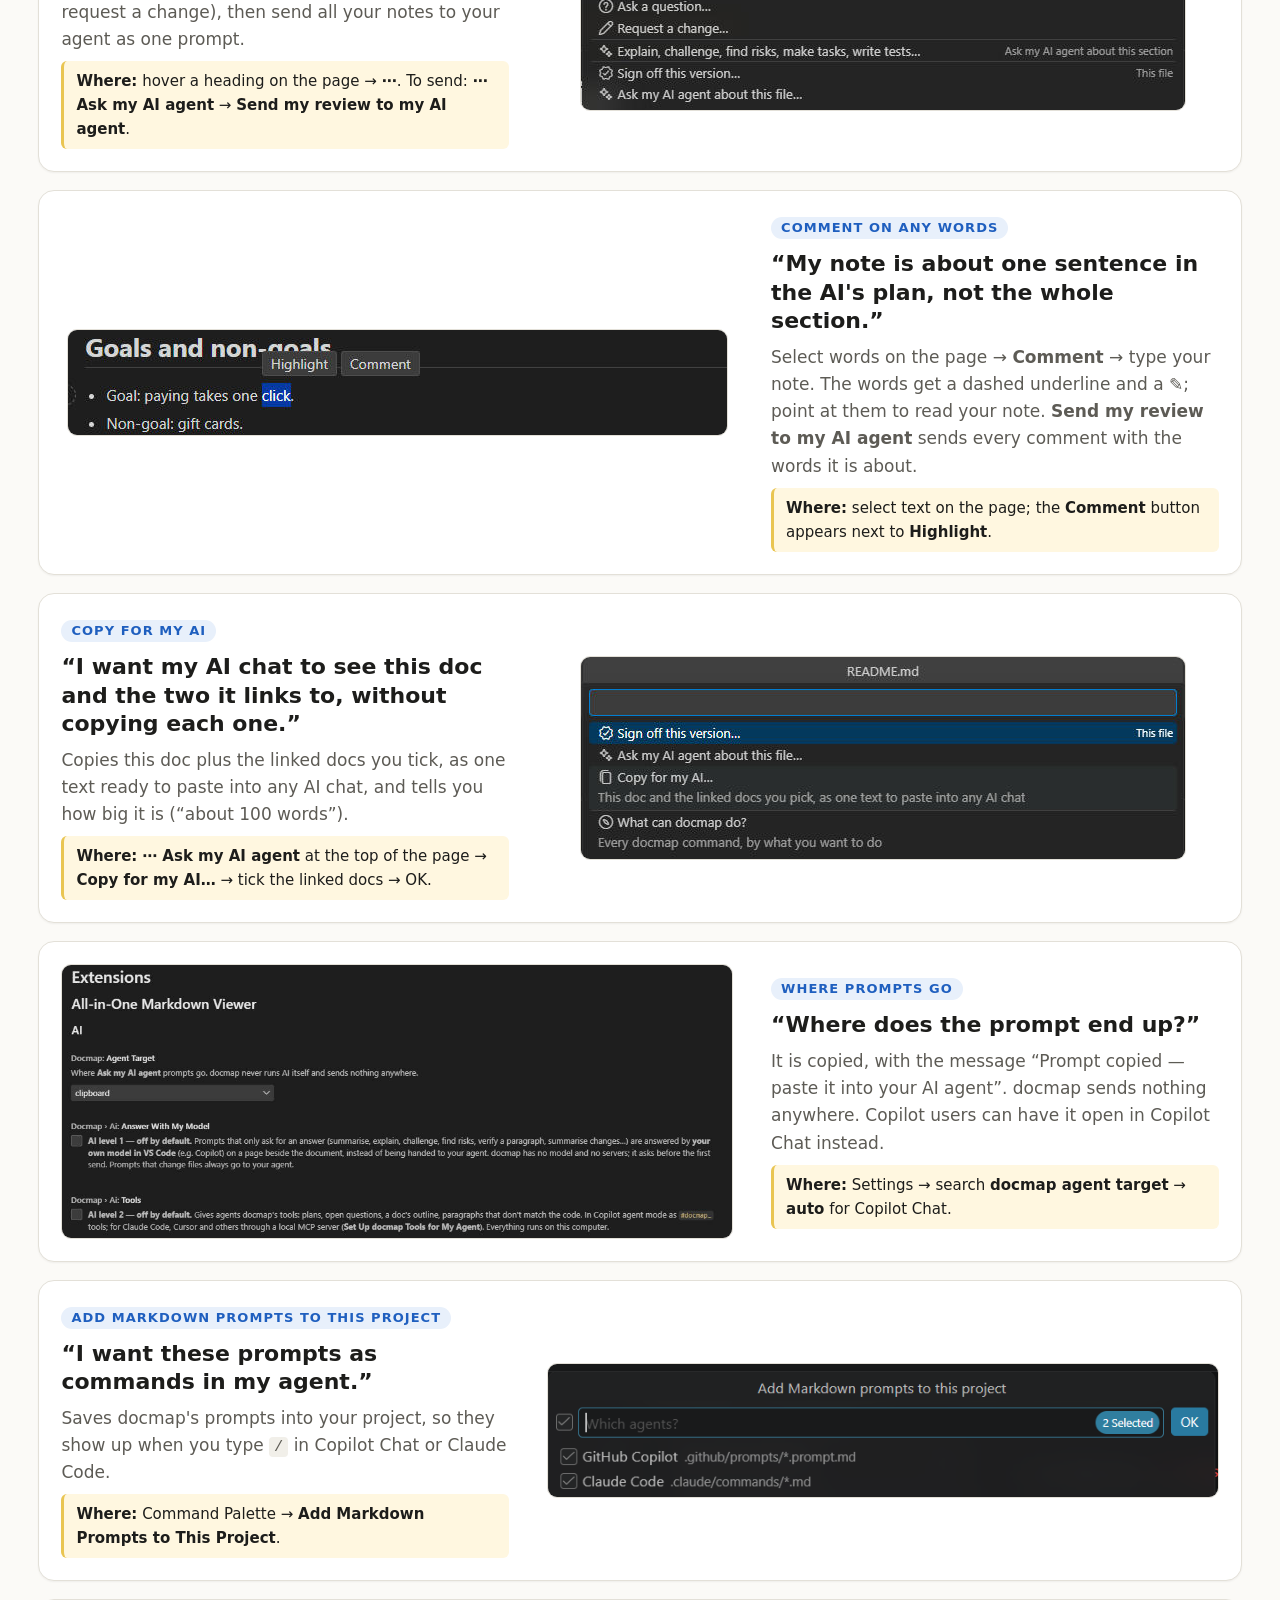
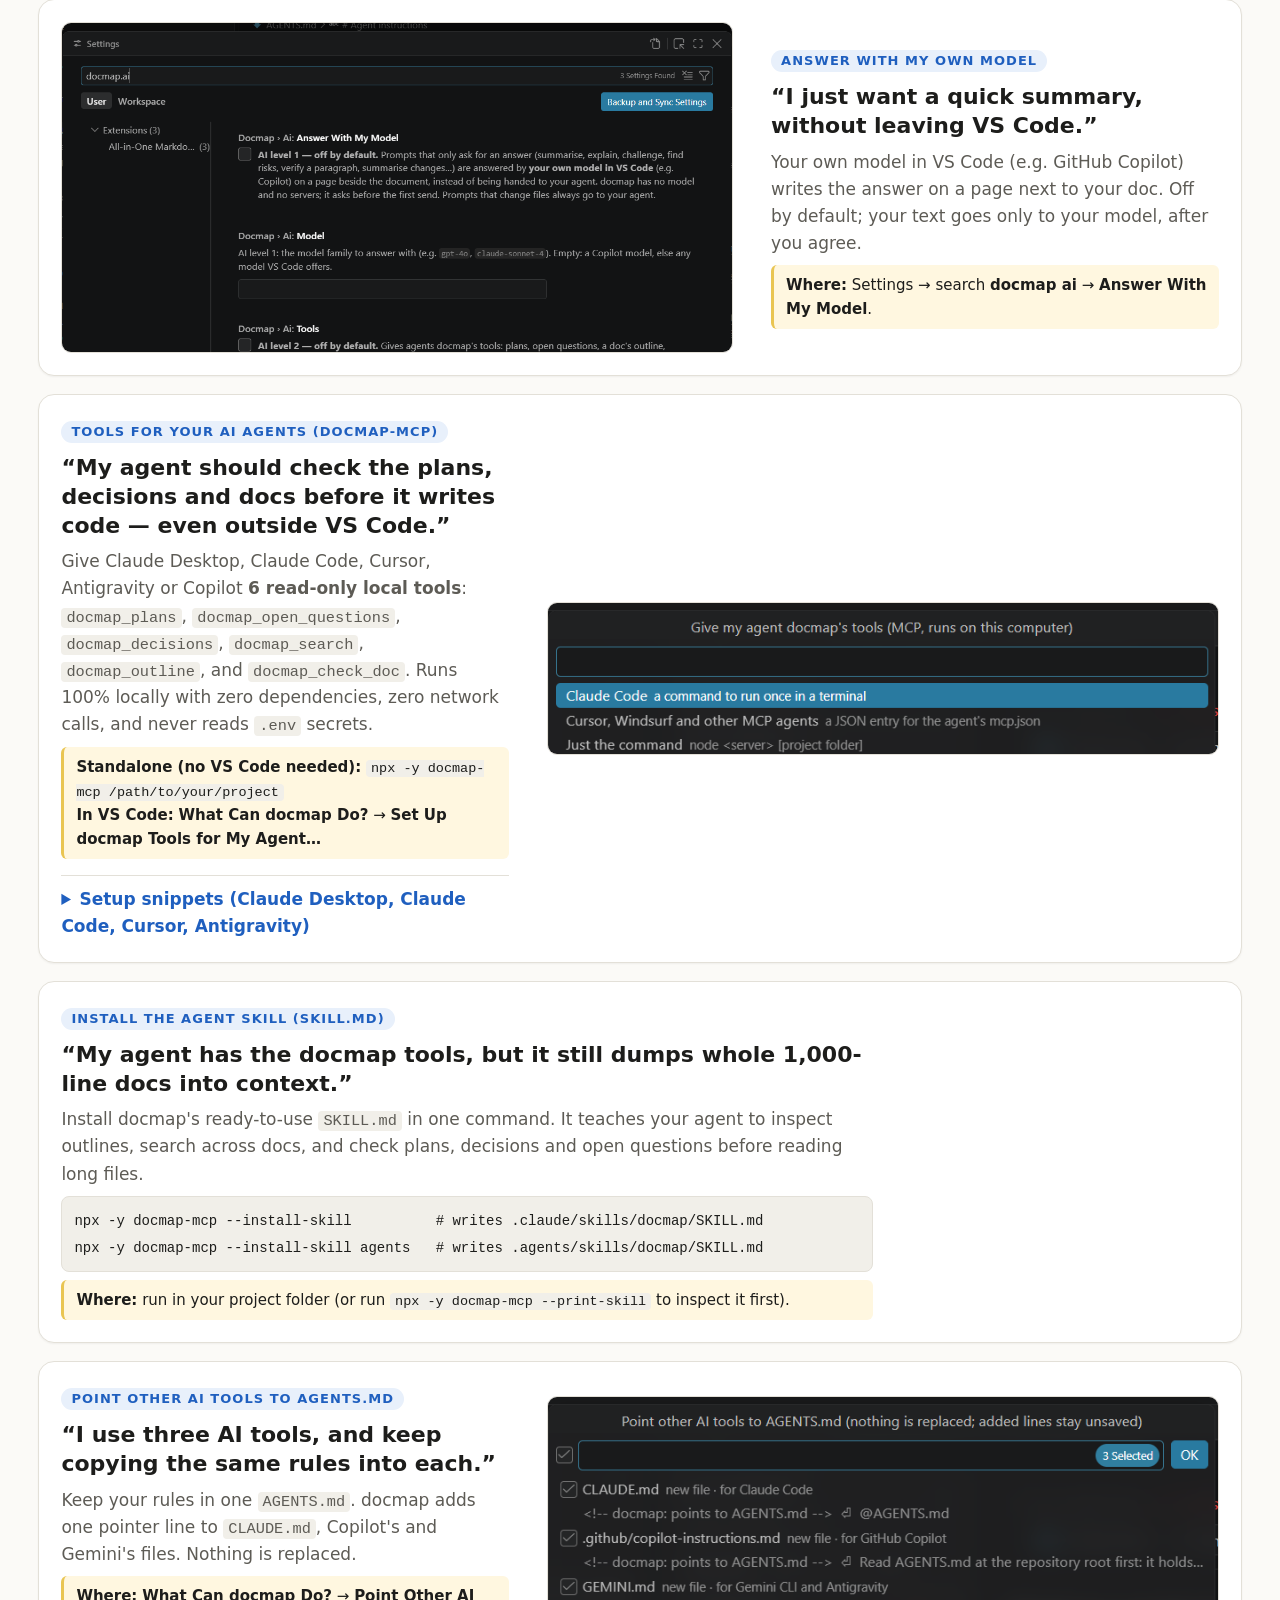
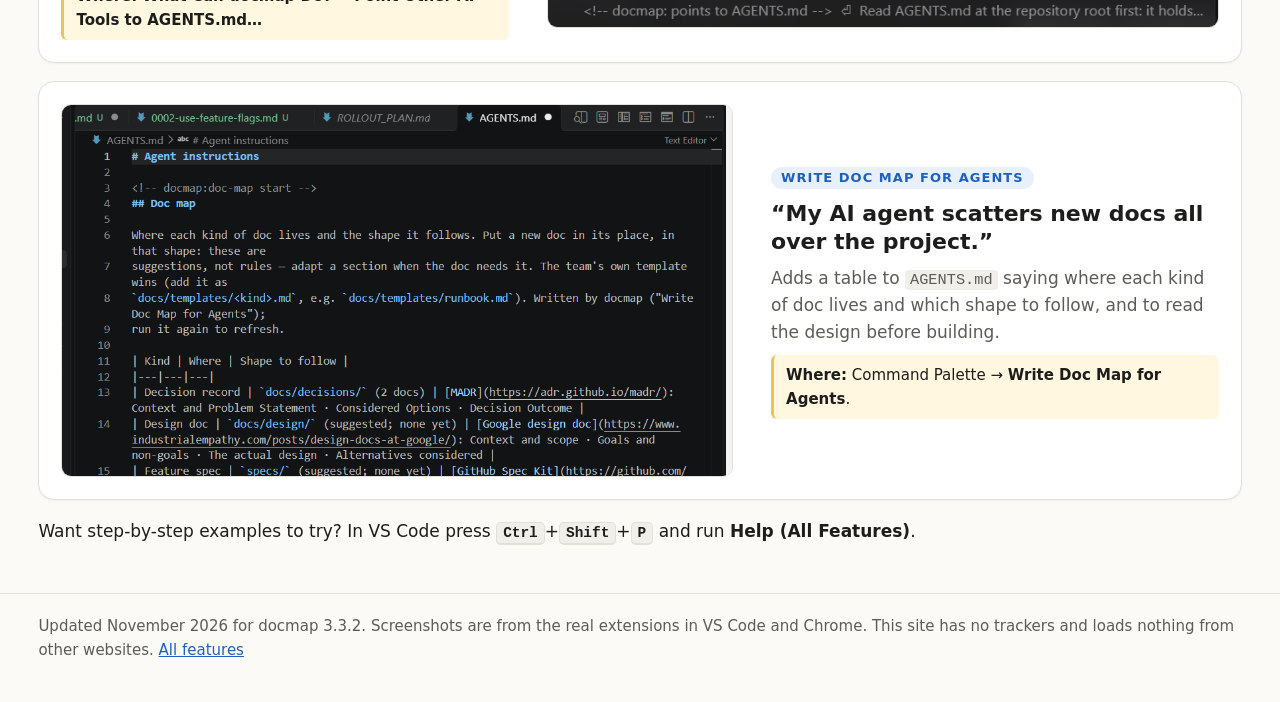
==== commit cdd27d91: "Update help site for docmap 3.3.2: Chrome extension page + screenshots, 6-tool docmap-mcp + SKILL.md" ====
--- a/agents.html
+++ b/agents.html
@@ -18,6 +18,7 @@
       <a href="finding.html">Find</a>
       <a href="writing.html">Write</a>
       <a href="agents.html" aria-current="page">AI agents</a>
+      <a href="chrome.html">Chrome</a>
       <a href="settings.html">Settings</a>
     </nav>
   </div>
@@ -42,7 +43,8 @@
     <li><a href="#agent-target">Where prompts go</a></li>
     <li><a href="#add-prompts">Prompts in your project</a></li>
     <li><a href="#my-model">Your own model</a></li>
-    <li><a href="#agent-tools">Agent tools</a></li>
+    <li><a href="#agent-tools">Agent tools (MCP)</a></li>
+    <li><a href="#agent-skill">Agent skill (SKILL.md)</a></li>
     <li><a href="#agents-md">AGENTS.md</a></li>
     <li><a href="#doc-map">Doc map</a></li>
   </ul>
@@ -130,12 +132,37 @@
 
     <li id="agent-tools">
       <div class="story-text">
-        <h2 class="day">Tools for your AI agents (standalone docmap-mcp &amp; SKILL.md)</h2>
-        <p class="pain">“My agent should check the plans before it writes code — even outside VS Code.”</p>
-        <p class="fix">Your agent can call four read-only local stdio MCP tools: <code>docmap_plans</code>, <code>docmap_open_questions</code>, <code>docmap_outline</code>, and <code>docmap_check_doc</code>. Also ships as the standalone <code>docmap-mcp</code> npm package (zero runtime dependencies, zero network, folder-confined) with a ready-to-use <code>SKILL.md</code> for Claude Desktop, Claude Code, Codex, Cursor and Antigravity.</p>
-        <p class="where-line"><b>Where:</b> <b>What Can docmap Do?</b> → <b>Set Up docmap Tools for My Agent…</b>, or run <code>npx -y docmap-mcp /path/to/project</code>.</p>
+        <h2 class="day">Tools for your AI agents (docmap-mcp)</h2>
+        <p class="pain">“My agent should check the plans, decisions and docs before it writes code — even outside VS Code.”</p>
+        <p class="fix">Give Claude Desktop, Claude Code, Cursor, Antigravity or Copilot <b>6 read-only local tools</b>: <code>docmap_plans</code>, <code>docmap_open_questions</code>, <code>docmap_decisions</code>, <code>docmap_search</code>, <code>docmap_outline</code>, and <code>docmap_check_doc</code>. Runs 100% locally with zero dependencies, zero network calls, and never reads <code>.env</code> secrets.</p>
+        <p class="where-line"><b>Standalone (no VS Code needed):</b> <code>npx -y docmap-mcp /path/to/your/project</code><br><b>In VS Code:</b> <b>What Can docmap Do?</b> → <b>Set Up docmap Tools for My Agent…</b></p>
+        <details><summary>Setup snippets (Claude Desktop, Claude Code, Cursor, Antigravity)</summary>
+          <p><b>Claude Code CLI:</b></p>
+          <pre><code>claude mcp add docmap -- npx -y docmap-mcp /absolute/path/to/your/project</code></pre>
+          <p><b>Claude Desktop / Cursor / Antigravity / <code>.mcp.json</code>:</b></p>
+          <pre><code>{
+  "mcpServers": {
+    "docmap": {
+      "command": "npx",
+      "args": ["-y", "docmap-mcp", "/absolute/path/to/your/project"]
+    }
+  }
+}</code></pre>
+          <p>Use <code>"${workspaceFolder}"</code> in Cursor's <code>.cursor/mcp.json</code>, or <code>"."</code> in a project's <code>.mcp.json</code>. Run <code>npx -y docmap-mcp --help</code> to see all flags.</p>
+        </details>
       </div>
       <img src="img/agent-tools.png" width="755" height="170" alt="A picker: Claude Code, Cursor, Windsurf and other agents, Just the command" loading="lazy">
+    </li>
+
+    <li id="agent-skill" class="noimg">
+      <div class="story-text">
+        <h2 class="day">Install the Agent Skill (SKILL.md)</h2>
+        <p class="pain">“My agent has the docmap tools, but it still dumps whole 1,000-line docs into context.”</p>
+        <p class="fix">Install docmap's ready-to-use <code>SKILL.md</code> in one command. It teaches your agent to inspect outlines, search across docs, and check plans, decisions and open questions before reading long files.</p>
+        <pre><code>npx -y docmap-mcp --install-skill          # writes .claude/skills/docmap/SKILL.md
+npx -y docmap-mcp --install-skill agents   # writes .agents/skills/docmap/SKILL.md</code></pre>
+        <p class="where-line"><b>Where:</b> run in your project folder (or run <code>npx -y docmap-mcp --print-skill</code> to inspect it first).</p>
+      </div>
     </li>
 
     <li id="agents-md">
@@ -164,7 +191,7 @@
 
 <footer>
   <div class="wrap">
-    Updated November 2026 (docmap 3.3.0). Screenshots are from the real extension in VS Code. This site has no trackers and loads nothing from other websites. <a href="index.html">All features</a>
+    Updated November 2026 for docmap 3.3.2. Screenshots are from the real extensions in VS Code and Chrome. This site has no trackers and loads nothing from other websites. <a href="index.html">All features</a>
   </div>
 </footer>
 <script src="features.js"></script>
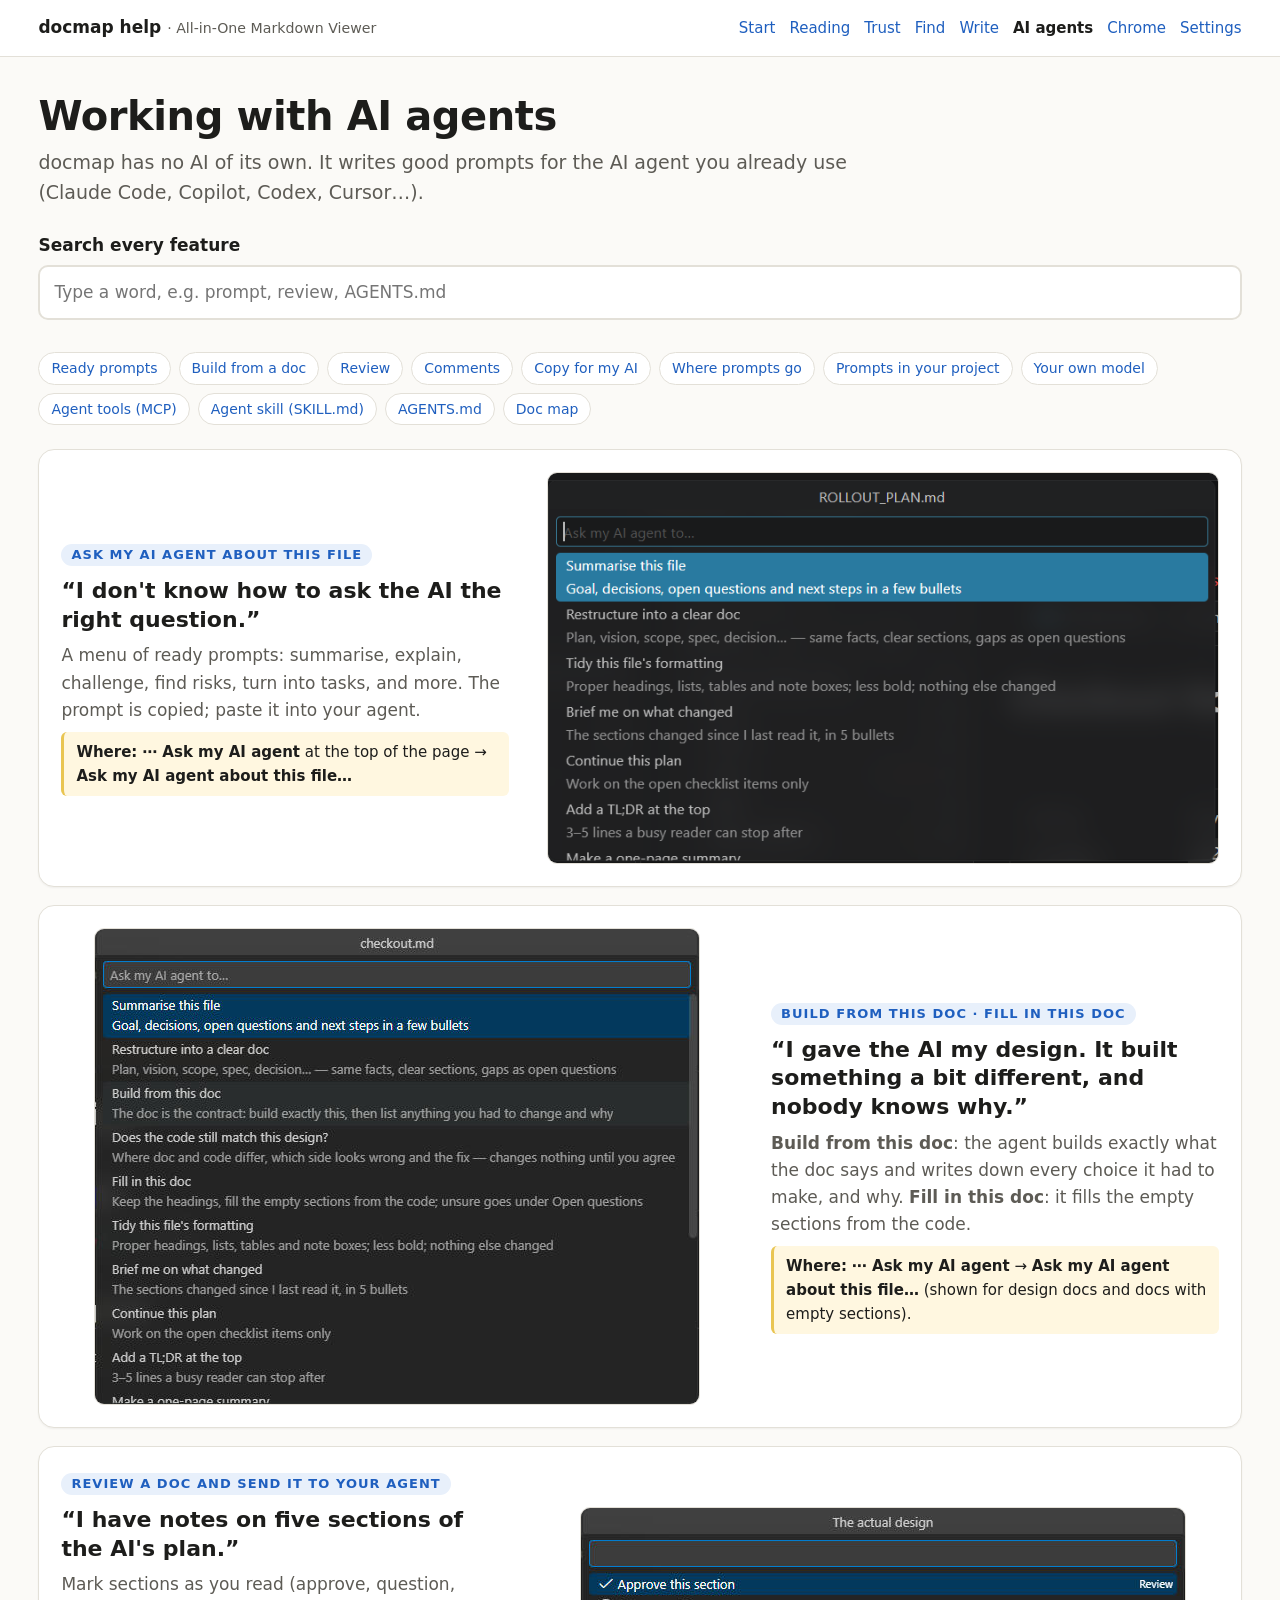
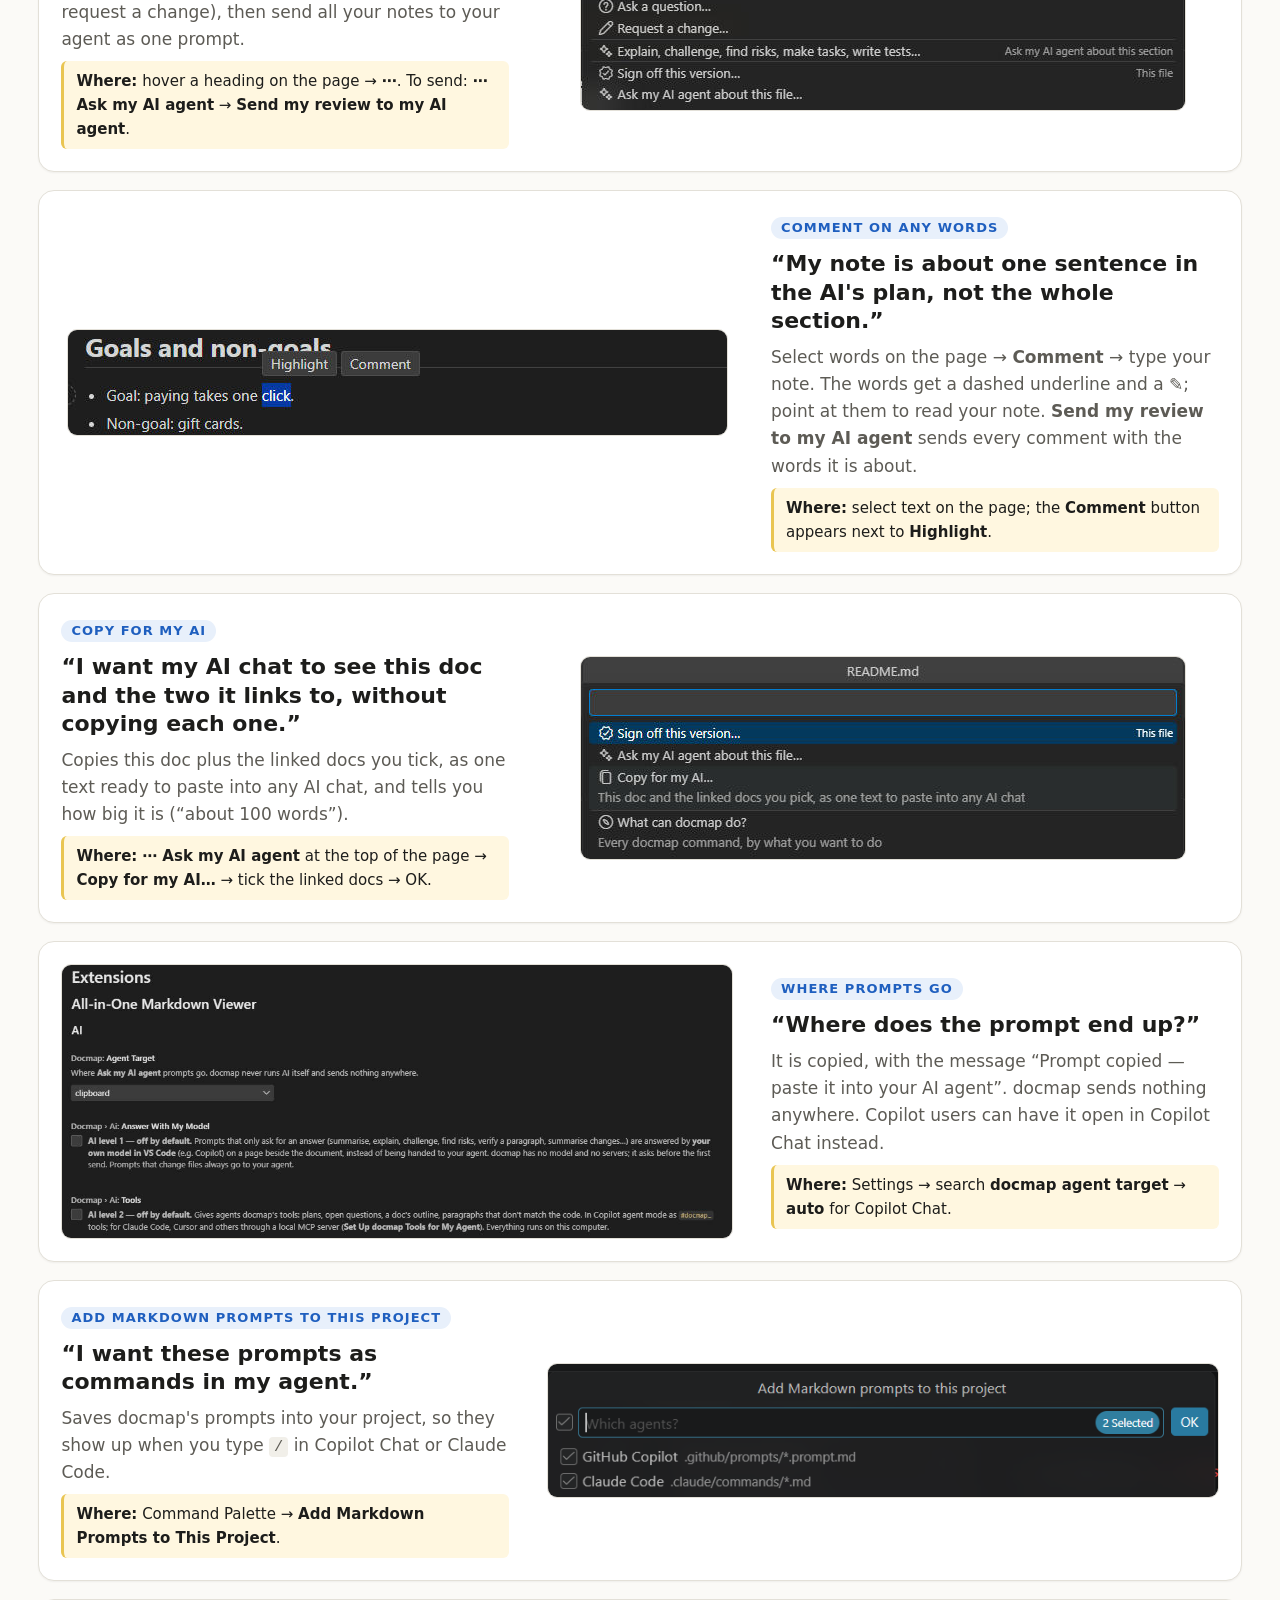
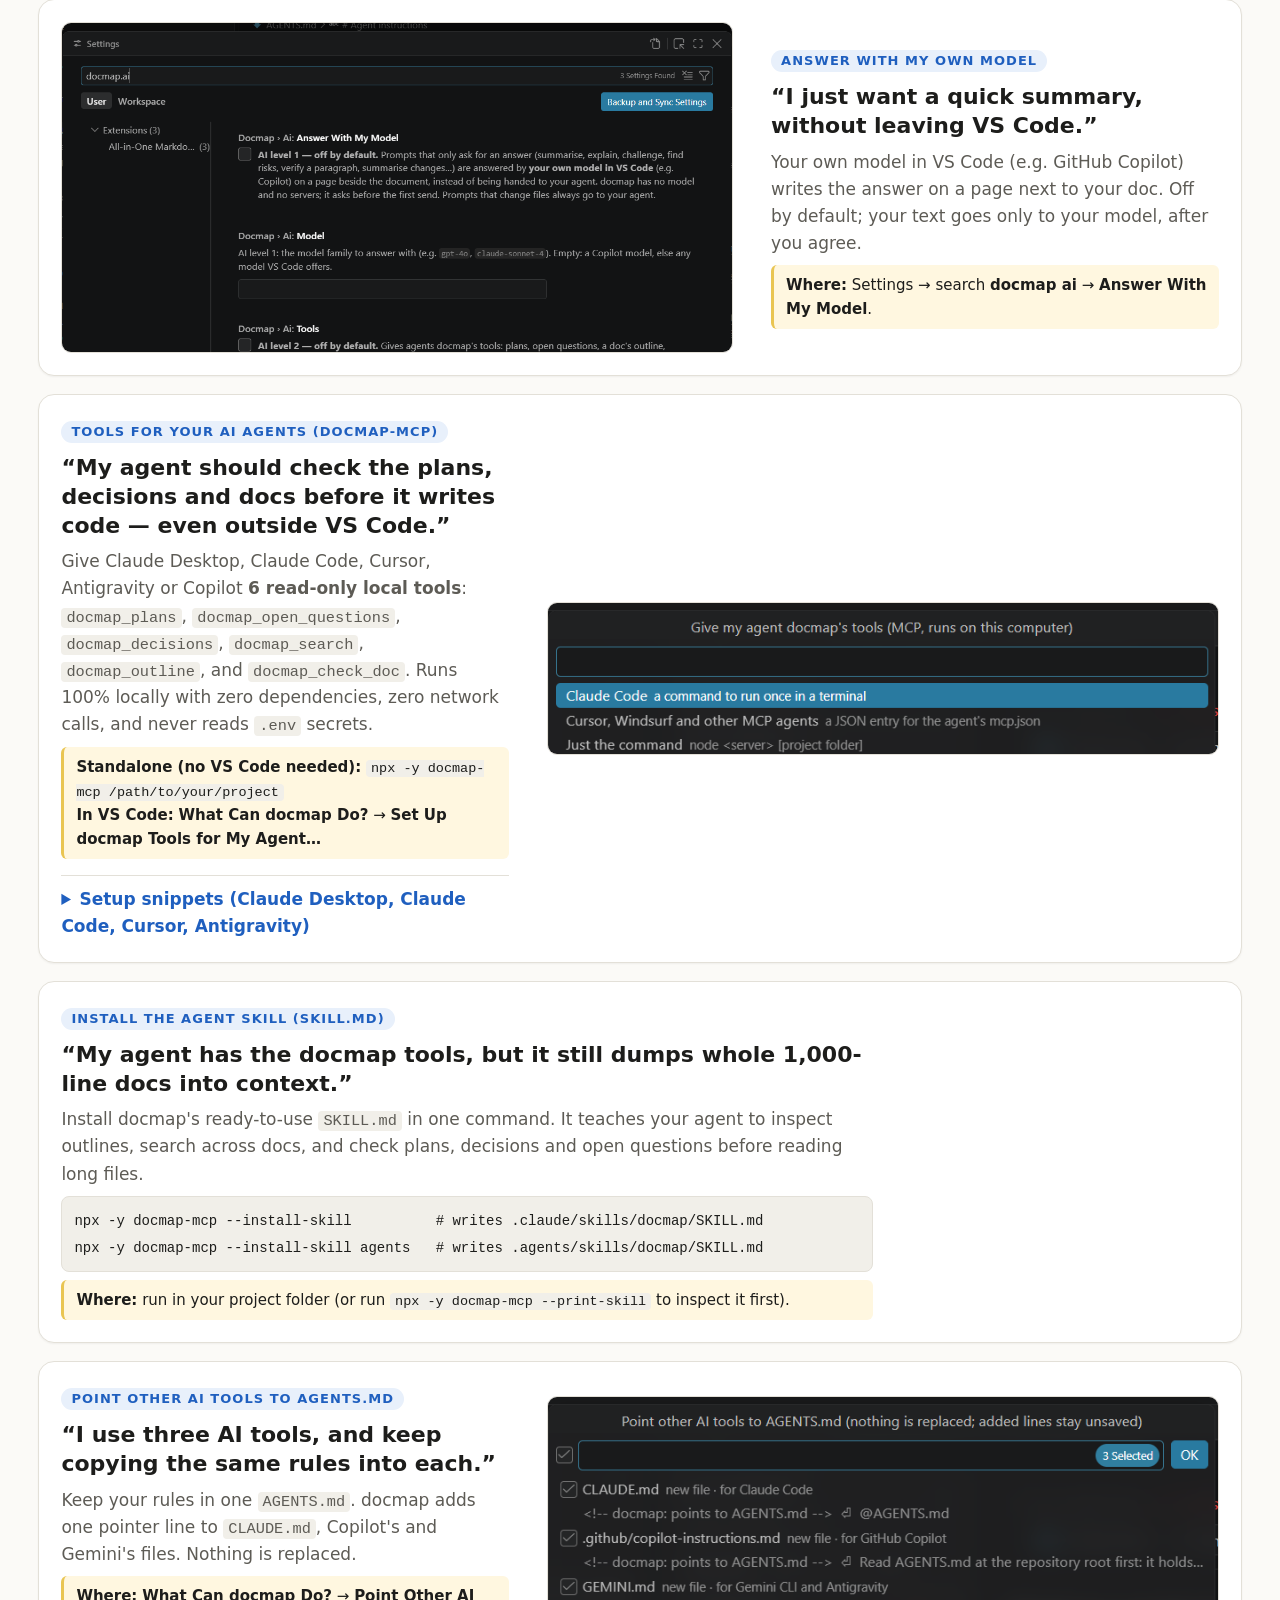
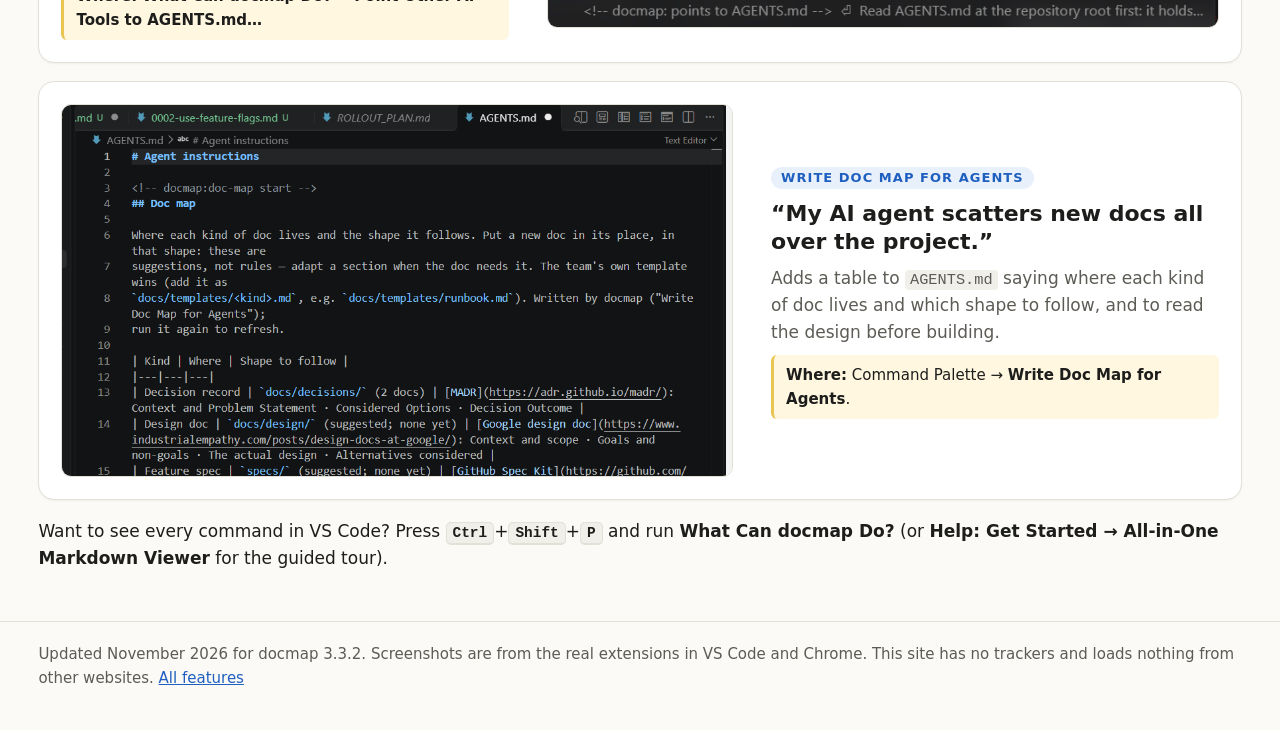
==== commit 1c9dba15: "Point VS Code tips to What Can docmap Do? and Get Started (docmap-help is single source of truth)" ====
--- a/agents.html
+++ b/agents.html
@@ -186,7 +186,7 @@
     </li>
   </ol>
 
-  <p class="story-more">Want step-by-step examples to try? In VS Code press <kbd>Ctrl</kbd>+<kbd>Shift</kbd>+<kbd>P</kbd> and run <b>Help (All Features)</b>.</p>
+  <p class="story-more">Want to see every command in VS Code? Press <kbd>Ctrl</kbd>+<kbd>Shift</kbd>+<kbd>P</kbd> and run <b>What Can docmap Do?</b> (or <b>Help: Get Started → All-in-One Markdown Viewer</b> for the guided tour).</p>
 </main>
 
 <footer>
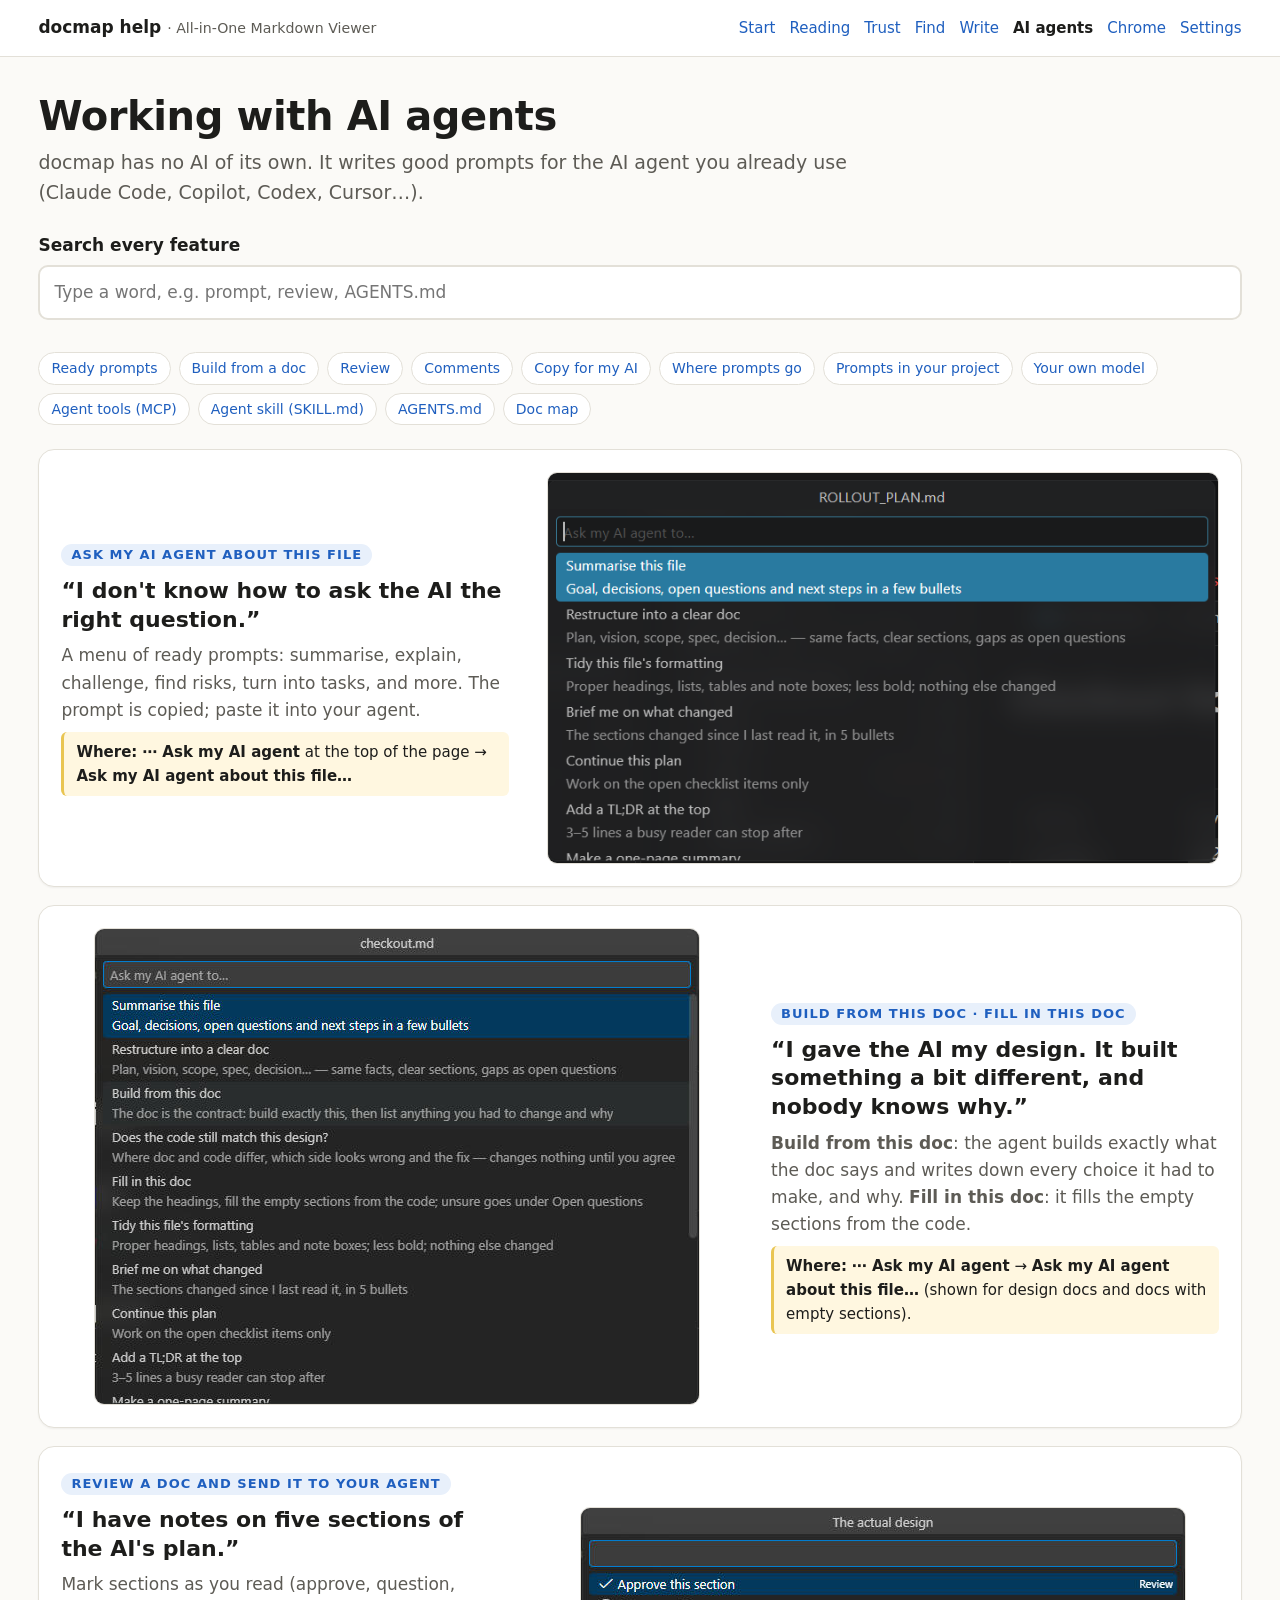
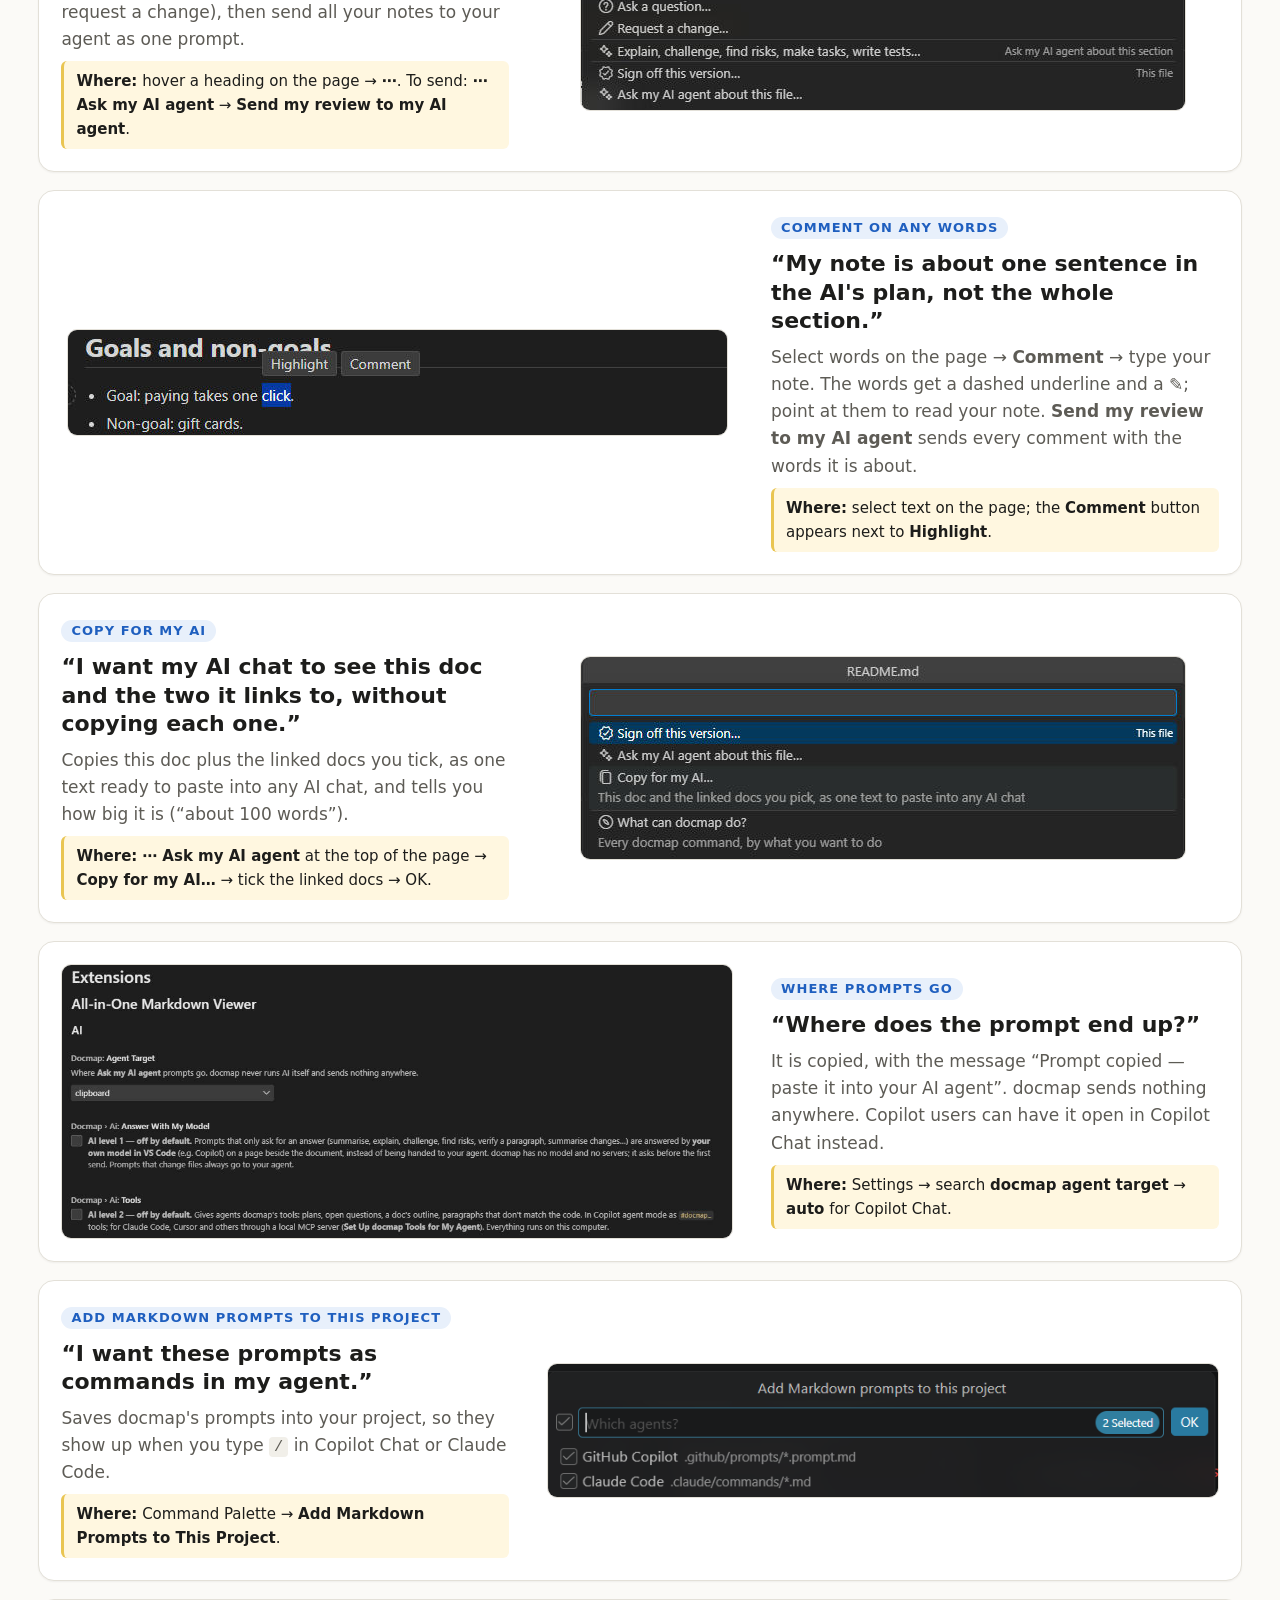
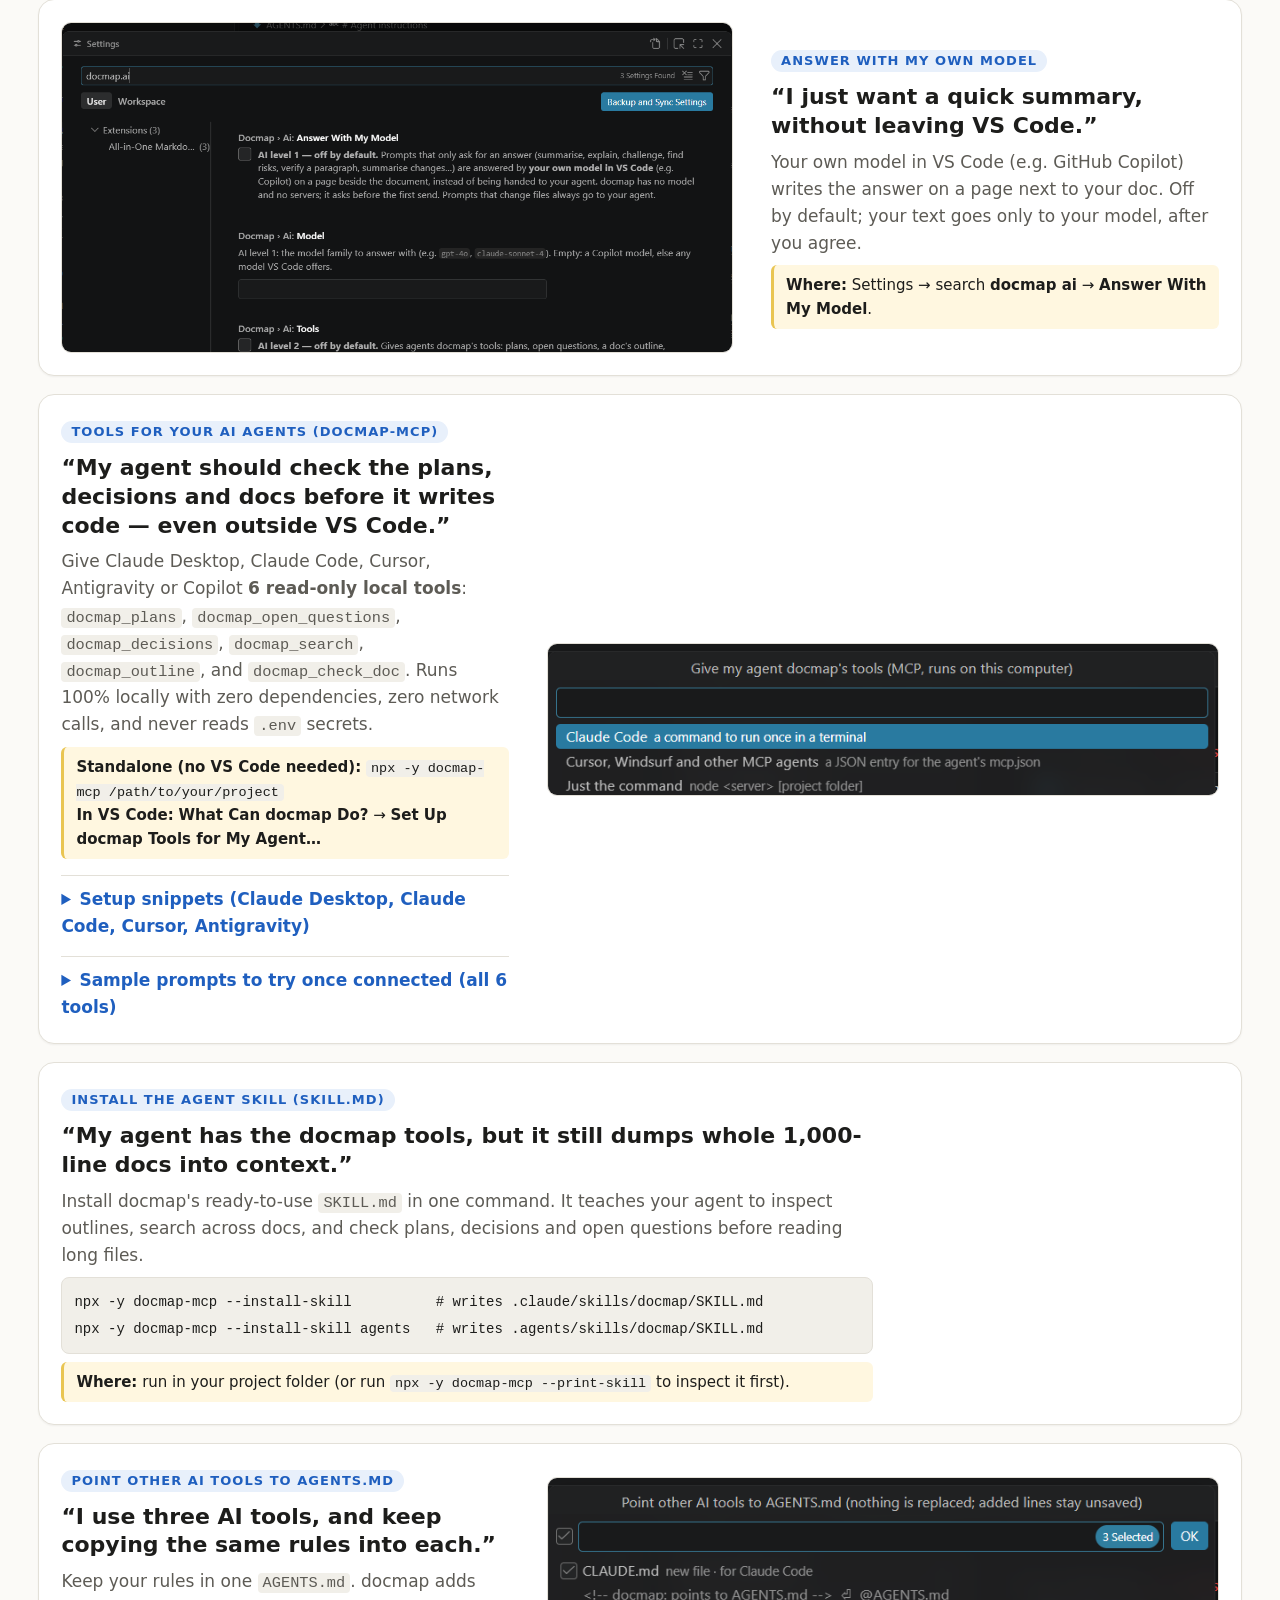
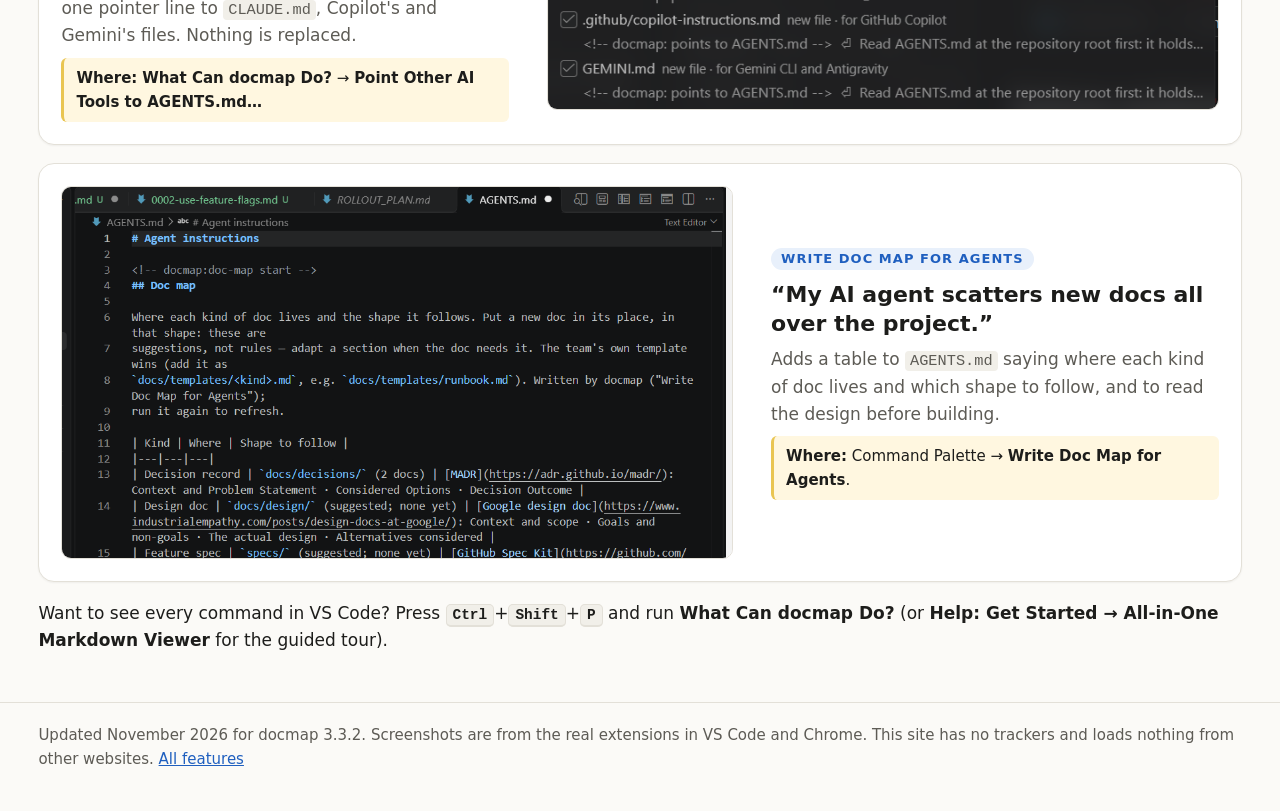
==== commit c59a145a: "Add sample prompts for all 6 docmap-mcp tools on agents.html" ====
--- a/agents.html
+++ b/agents.html
@@ -150,6 +150,17 @@
 }</code></pre>
           <p>Use <code>"${workspaceFolder}"</code> in Cursor's <code>.cursor/mcp.json</code>, or <code>"."</code> in a project's <code>.mcp.json</code>. Run <code>npx -y docmap-mcp --help</code> to see all flags.</p>
         </details>
+        <details><summary>Sample prompts to try once connected (all 6 tools)</summary>
+          <table>
+            <tr><th>Tool</th><th>Prompt to paste into your AI agent</th></tr>
+            <tr><td><code>docmap_plans</code></td><td>“Use <code>docmap_plans</code> to list our top plans and anything overdue or needing attention.”</td></tr>
+            <tr><td><code>docmap_open_questions</code></td><td>“Use <code>docmap_open_questions</code> to find every unresolved question across our docs, with file and line numbers.”</td></tr>
+            <tr><td><code>docmap_decisions</code></td><td>“Use <code>docmap_decisions</code> to summarize the key decisions we've already recorded so we don't contradict them.”</td></tr>
+            <tr><td><code>docmap_search</code></td><td>“Use <code>docmap_search</code> to find every mention of <i>auth</i> across our Markdown docs and show the heading trail.”</td></tr>
+            <tr><td><code>docmap_outline</code></td><td>“Use <code>docmap_outline</code> on <code>DESIGN.md</code> first, then read only the section about security.”</td></tr>
+            <tr><td><code>docmap_check_doc</code></td><td>“Use <code>docmap_check_doc</code> on <code>README.md</code> to see if any code paths it mentions no longer exist.”</td></tr>
+          </table>
+        </details>
       </div>
       <img src="img/agent-tools.png" width="755" height="170" alt="A picker: Claude Code, Cursor, Windsurf and other agents, Just the command" loading="lazy">
     </li>
